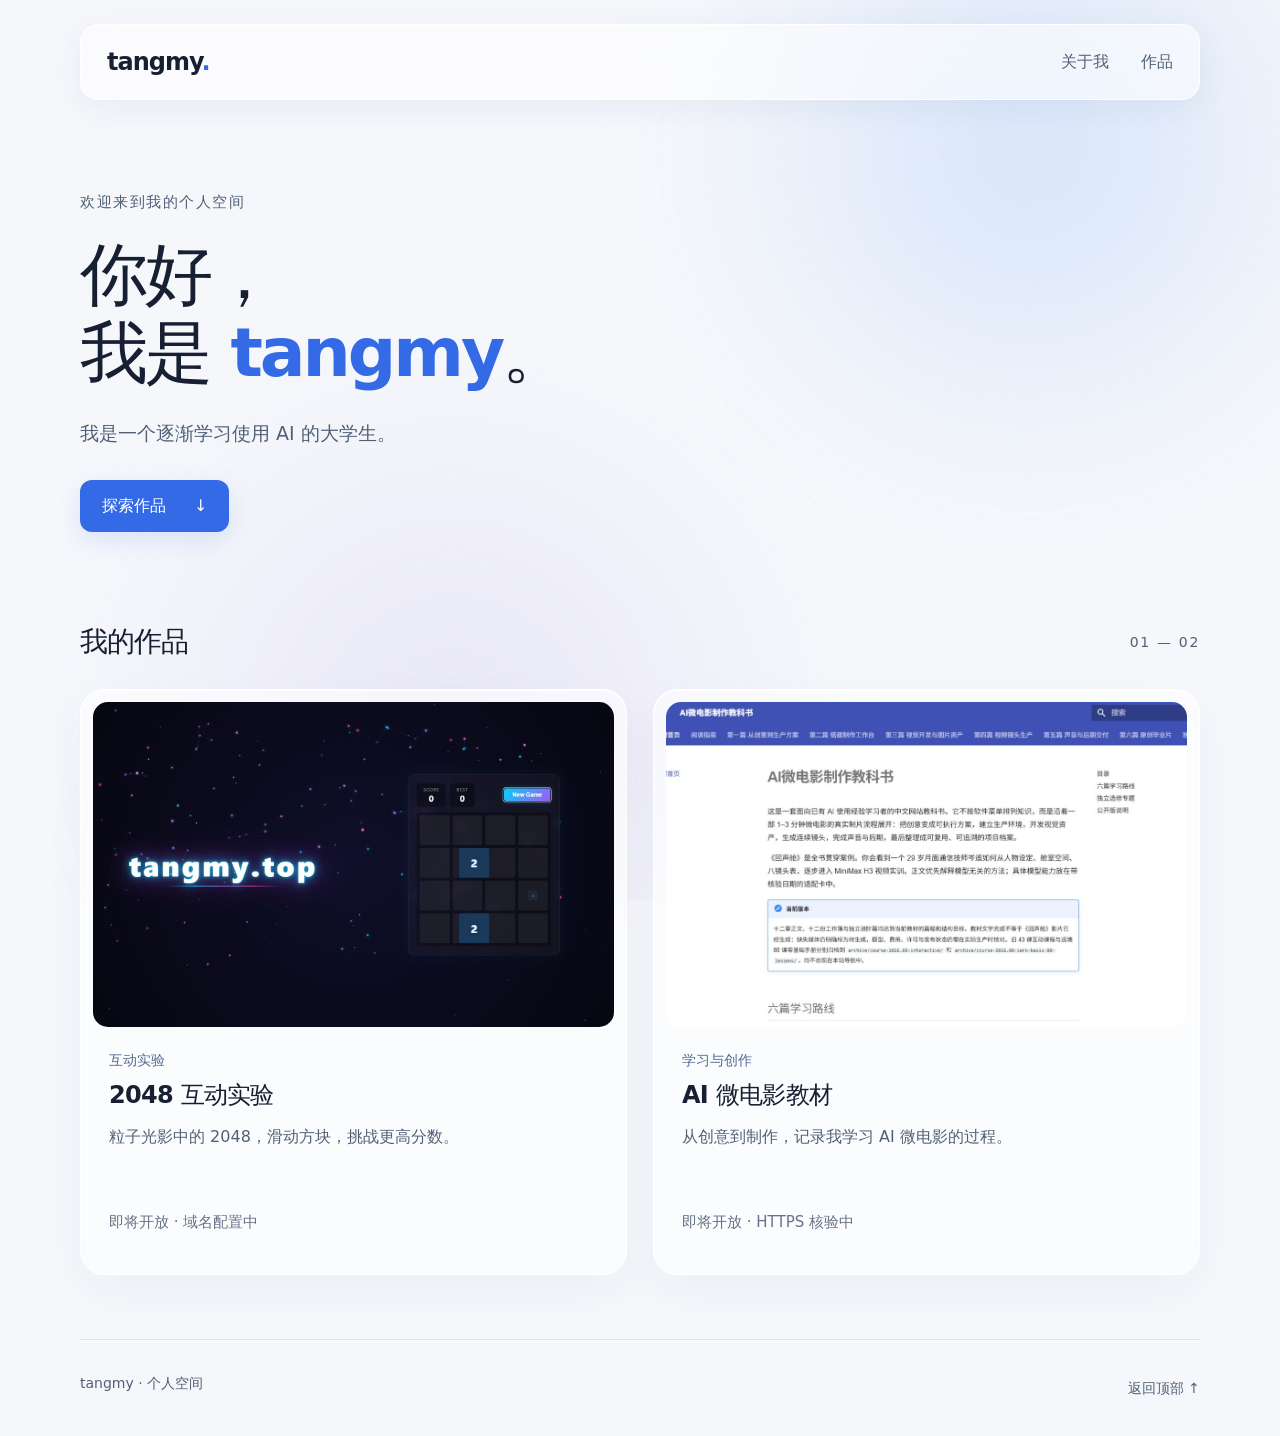
==== index.html @ 9a8da282 "Build glass personal homepage preview pending approval" ====
<!doctype html>
<html lang="zh-CN">
<head>
<meta charset="utf-8"><meta name="viewport" content="width=device-width, initial-scale=1">
<meta name="description" content="我是 tangmy，一个逐渐学习使用 AI 的大学生。这里是我的个人空间与作品入口。">
<meta name="theme-color" content="#F5F7FB"><title>tangmy｜个人空间</title>
<link rel="canonical" href="https://tangmy.top/"><link rel="stylesheet" href="styles.css">
</head>
<body id="top">
<a class="skip-link" href="#about">跳至主要内容</a>
<div class="ambient" aria-hidden="true"><span></span><span></span></div>
<header class="site-header wrap"><nav aria-label="主导航"><a class="wordmark" href="#top">tangmy<span aria-hidden="true">.</span></a><div class="nav-links"><a href="#about">关于我</a><a href="#works">作品</a></div></nav></header>
<main class="wrap">
<section class="intro" id="about" aria-labelledby="intro-title">
<p class="eyebrow">欢迎来到我的个人空间</p><h1 id="intro-title">你好，<br>我是 <span>tangmy</span>。</h1>
<p class="intro-copy">我是一个逐渐学习使用 AI 的大学生。</p><a class="primary-button" href="#works">探索作品 <span aria-hidden="true">↓</span></a>
</section>
<section class="works" id="works" aria-labelledby="works-title">
<div class="section-heading"><h2 id="works-title">我的作品</h2><span aria-hidden="true">01 — 02</span></div>
<!-- 新增作品：复制 article，更新真实截图和已验证的 HTTPS 入口。 -->
<div class="project-grid">
<article class="project-card"><div class="project-preview"><img src="assets/2048-preview.png" width="1440" height="900" alt="原版 2048 页面：深色粒子背景与数字方块游戏" decoding="async"></div><div class="project-copy"><p class="project-type">互动实验</p><h3>2048 互动实验</h3><p class="description">粒子光影中的 2048，滑动方块，挑战更高分数。</p><span class="project-status" aria-disabled="true" data-target="https://2048.tangmy.top/">即将开放 · 域名配置中</span></div></article>
<article class="project-card"><div class="project-preview"><img src="assets/book-preview.png" width="1440" height="900" alt="AI 微电影教材真实页面：章节导航与学习路线" decoding="async"></div><div class="project-copy"><p class="project-type">学习与创作</p><h3>AI 微电影教材</h3><p class="description">从创意到制作，记录我学习 AI 微电影的过程。</p><span class="project-status" aria-disabled="true" data-target="https://book.tangmy.top/">即将开放 · HTTPS 核验中</span></div></article>
</div></section></main>
<footer class="wrap"><span>tangmy · 个人空间</span><a href="#top">返回顶部 <span aria-hidden="true">↑</span></a></footer>
</body></html>
---- styles.css ----
:root{color-scheme:light;--ink:#172033;--body:#526075;--blue:#356ae6;--surface:#f5f7fb;font-family:system-ui,-apple-system,"Segoe UI","PingFang SC","Microsoft YaHei",sans-serif;color:var(--ink);background:var(--surface);font-synthesis:none}
*{box-sizing:border-box}html{scroll-behavior:smooth;scroll-padding-top:110px}body{margin:0;min-width:280px;line-height:1.6}a{color:inherit;text-decoration:none}a:focus-visible{outline:3px solid var(--blue);outline-offset:6px;border-radius:5px}.wrap{width:calc(100% - 80px);max-width:1120px;margin-inline:auto}.skip-link{position:fixed;left:20px;top:-100px;z-index:10;background:white;padding:12px}.skip-link:focus{top:12px}
.ambient{position:fixed;inset:0;overflow:hidden;z-index:-1;pointer-events:none}.ambient span{position:absolute;border-radius:50%;filter:blur(65px);opacity:.72;animation:drift 24s ease-in-out infinite alternate}.ambient span:first-child{width:700px;height:700px;right:-100px;top:-200px;background:radial-gradient(circle,#c9dcfa,transparent 70%)}.ambient span:last-child{width:700px;height:700px;left:8%;top:380px;background:radial-gradient(circle,#e1ddf6,transparent 70%);animation-delay:-10s}
.site-header{padding-top:24px;position:relative;z-index:2}nav{display:flex;align-items:center;justify-content:space-between;padding:16px 26px;border:1px solid #fff;border-radius:18px;background:rgba(255,255,255,.93);box-shadow:0 8px 32px #203d6810}.wordmark{font-size:24px;letter-spacing:-1px;font-weight:750}.wordmark span{color:var(--blue)}.nav-links{display:flex;gap:32px;font-size:16px}.nav-links a{padding:8px 0;color:var(--body)}.nav-links a:hover{color:var(--blue)}
.intro{padding:90px 0 88px;position:relative}.eyebrow{font-size:15px;letter-spacing:.1em;color:var(--body);margin:0 0 22px}h1{font-size:clamp(44px,5.3vw,72px);line-height:1.16;letter-spacing:-.045em;font-weight:720;margin:0 0 25px}h1 span{color:var(--blue)}.intro-copy{font-size:19px;color:var(--body);margin:0 0 32px}.primary-button{display:inline-flex;align-items:center;gap:28px;background:var(--blue);color:white;padding:13px 22px;border-radius:12px;font-size:16px;box-shadow:0 8px 24px #356ae624;transition:background .2s}.primary-button:hover{background:#2854bc}
.section-heading{display:flex;justify-content:space-between;align-items:center;margin-bottom:24px}h2{font-size:28px;letter-spacing:-.04em;margin:0;font-weight:650}.section-heading>span{font-size:14px;color:var(--body);font-variant-numeric:tabular-nums;letter-spacing:.12em}.project-grid{display:grid;grid-template-columns:repeat(2,minmax(0,1fr));gap:26px}.project-card{border:1px solid white;background:rgba(255,255,255,.95);border-radius:24px;padding:12px;box-shadow:0 16px 45px #2139690a,inset 0 1px 0 white;transition:transform .25s,box-shadow .25s;min-width:0}.project-preview{aspect-ratio:16/10;overflow:hidden;border-radius:15px;background:#edf0f6}.project-preview img{display:block;width:100%;height:100%;object-fit:cover}.project-copy{padding:22px 16px 18px}.project-type{font-size:14px;color:#536b93;margin:0 0 7px}h3{font-size:24px;line-height:1.4;letter-spacing:-.03em;font-weight:650;margin:0 0 12px}.description{color:var(--body);font-size:16px;min-height:3.2em;margin:0 0 24px}.project-status,.project-link{font-size:15px;display:inline-flex;align-items:center;min-height:44px}.project-status{color:#687387}.project-link{color:#2854bc;gap:18px;font-weight:600}.project-link small{font-size:12px;color:var(--body);font-weight:400}
footer{display:flex;justify-content:space-between;gap:20px;padding-block:32px;margin-top:64px!important;border-top:1px solid #dce3ef;color:var(--body);font-size:14px}footer a{padding:5px 0}footer a:hover{color:var(--blue)}
@supports ((backdrop-filter:blur(1px)) or (-webkit-backdrop-filter:blur(1px))){nav{background:rgba(255,255,255,.55);backdrop-filter:blur(16px);-webkit-backdrop-filter:blur(16px)}.project-card{background:rgba(255,255,255,.58);backdrop-filter:blur(20px);-webkit-backdrop-filter:blur(20px)}}
@media(hover:hover){.project-card:hover{transform:translateY(-3px);box-shadow:0 20px 50px #21396914}}
@media(max-width:767px){.wrap{width:calc(100% - 40px)}.site-header{padding-top:16px}nav{padding:12px 18px}.nav-links{gap:22px}.intro{padding:66px 0}.intro-copy{font-size:17px}.project-grid{grid-template-columns:1fr;gap:24px}h2{font-size:25px}.project-copy{padding:20px 12px 14px}footer{margin-top:44px!important;flex-wrap:wrap}.ambient span:first-child{right:-380px}.description{min-height:0}}
@keyframes drift{from{transform:translate(0,0)}to{transform:translate(24px,18px)}}
@media(prefers-reduced-motion:reduce){html{scroll-behavior:auto}*,*::before,*::after{animation:none!important;transition:none!important}.project-card:hover{transform:none}}
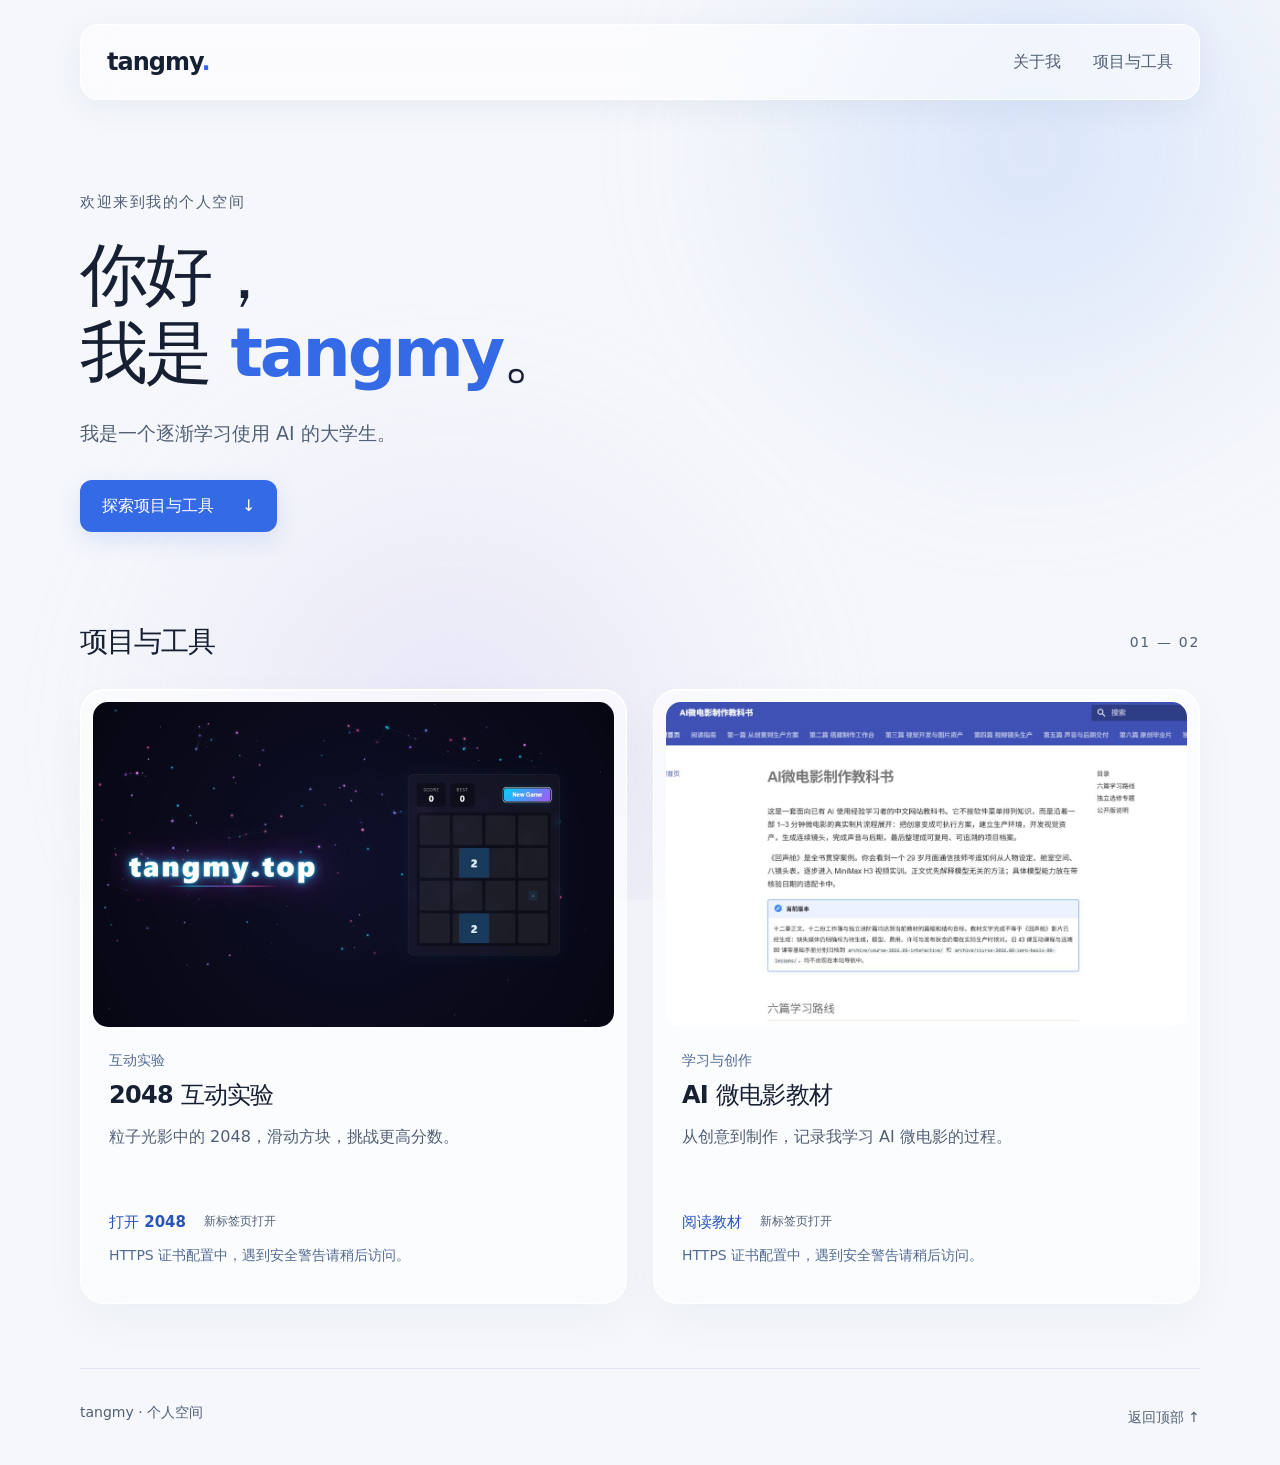
==== commit cd29216c: "Polish public readme and project tools navigation" ====
--- a/index.html
+++ b/index.html
@@ -2,25 +2,25 @@
 <html lang="zh-CN">
 <head>
 <meta charset="utf-8"><meta name="viewport" content="width=device-width, initial-scale=1">
-<meta name="description" content="我是 tangmy，一个逐渐学习使用 AI 的大学生。这里是我的个人空间与作品入口。">
+<meta name="description" content="我是 tangmy，一个逐渐学习使用 AI 的大学生。这里是我的个人空间与项目、工具入口。">
 <meta name="theme-color" content="#F5F7FB"><title>tangmy｜个人空间</title>
 <link rel="canonical" href="https://tangmy.top/"><link rel="stylesheet" href="styles.css">
 </head>
 <body id="top">
 <a class="skip-link" href="#about">跳至主要内容</a>
 <div class="ambient" aria-hidden="true"><span></span><span></span></div>
-<header class="site-header wrap"><nav aria-label="主导航"><a class="wordmark" href="#top">tangmy<span aria-hidden="true">.</span></a><div class="nav-links"><a href="#about">关于我</a><a href="#works">作品</a></div></nav></header>
+<header class="site-header wrap"><nav aria-label="主导航"><a class="wordmark" href="#top">tangmy<span aria-hidden="true">.</span></a><div class="nav-links"><a href="#about">关于我</a><a href="#works">项目与工具</a></div></nav></header>
 <main class="wrap">
 <section class="intro" id="about" aria-labelledby="intro-title">
 <p class="eyebrow">欢迎来到我的个人空间</p><h1 id="intro-title">你好，<br>我是 <span>tangmy</span>。</h1>
-<p class="intro-copy">我是一个逐渐学习使用 AI 的大学生。</p><a class="primary-button" href="#works">探索作品 <span aria-hidden="true">↓</span></a>
+<p class="intro-copy">我是一个逐渐学习使用 AI 的大学生。</p><a class="primary-button" href="#works">探索项目与工具 <span aria-hidden="true">↓</span></a>
 </section>
 <section class="works" id="works" aria-labelledby="works-title">
-<div class="section-heading"><h2 id="works-title">我的作品</h2><span aria-hidden="true">01 — 02</span></div>
+<div class="section-heading"><h2 id="works-title">项目与工具</h2><span aria-hidden="true">01 — 02</span></div>
 <!-- 新增作品：复制 article，更新真实截图和已验证的 HTTPS 入口。 -->
 <div class="project-grid">
-<article class="project-card"><div class="project-preview"><img src="assets/2048-preview.png" width="1440" height="900" alt="原版 2048 页面：深色粒子背景与数字方块游戏" decoding="async"></div><div class="project-copy"><p class="project-type">互动实验</p><h3>2048 互动实验</h3><p class="description">粒子光影中的 2048，滑动方块，挑战更高分数。</p><span class="project-status" aria-disabled="true" data-target="https://2048.tangmy.top/">即将开放 · 域名配置中</span></div></article>
-<article class="project-card"><div class="project-preview"><img src="assets/book-preview.png" width="1440" height="900" alt="AI 微电影教材真实页面：章节导航与学习路线" decoding="async"></div><div class="project-copy"><p class="project-type">学习与创作</p><h3>AI 微电影教材</h3><p class="description">从创意到制作，记录我学习 AI 微电影的过程。</p><span class="project-status" aria-disabled="true" data-target="https://book.tangmy.top/">即将开放 · HTTPS 核验中</span></div></article>
+<article class="project-card"><div class="project-preview"><img src="assets/2048-preview.png" width="1440" height="900" alt="原版 2048 页面：深色粒子背景与数字方块游戏" decoding="async"></div><div class="project-copy"><p class="project-type">互动实验</p><h3>2048 互动实验</h3><p class="description">粒子光影中的 2048，滑动方块，挑战更高分数。</p><a class="project-link" href="https://2048.tangmy.top/" target="_blank" rel="noopener noreferrer">打开 2048 <small>新标签页打开</small></a><p class="project-type">HTTPS 证书配置中，遇到安全警告请稍后访问。</p></div></article>
+<article class="project-card"><div class="project-preview"><img src="assets/book-preview.png" width="1440" height="900" alt="AI 微电影教材真实页面：章节导航与学习路线" decoding="async"></div><div class="project-copy"><p class="project-type">学习与创作</p><h3>AI 微电影教材</h3><p class="description">从创意到制作，记录我学习 AI 微电影的过程。</p><a class="project-link" href="https://book.tangmy.top/" target="_blank" rel="noopener noreferrer">阅读教材 <small>新标签页打开</small></a><p class="project-type">HTTPS 证书配置中，遇到安全警告请稍后访问。</p></div></article>
 </div></section></main>
 <footer class="wrap"><span>tangmy · 个人空间</span><a href="#top">返回顶部 <span aria-hidden="true">↑</span></a></footer>
 </body></html>
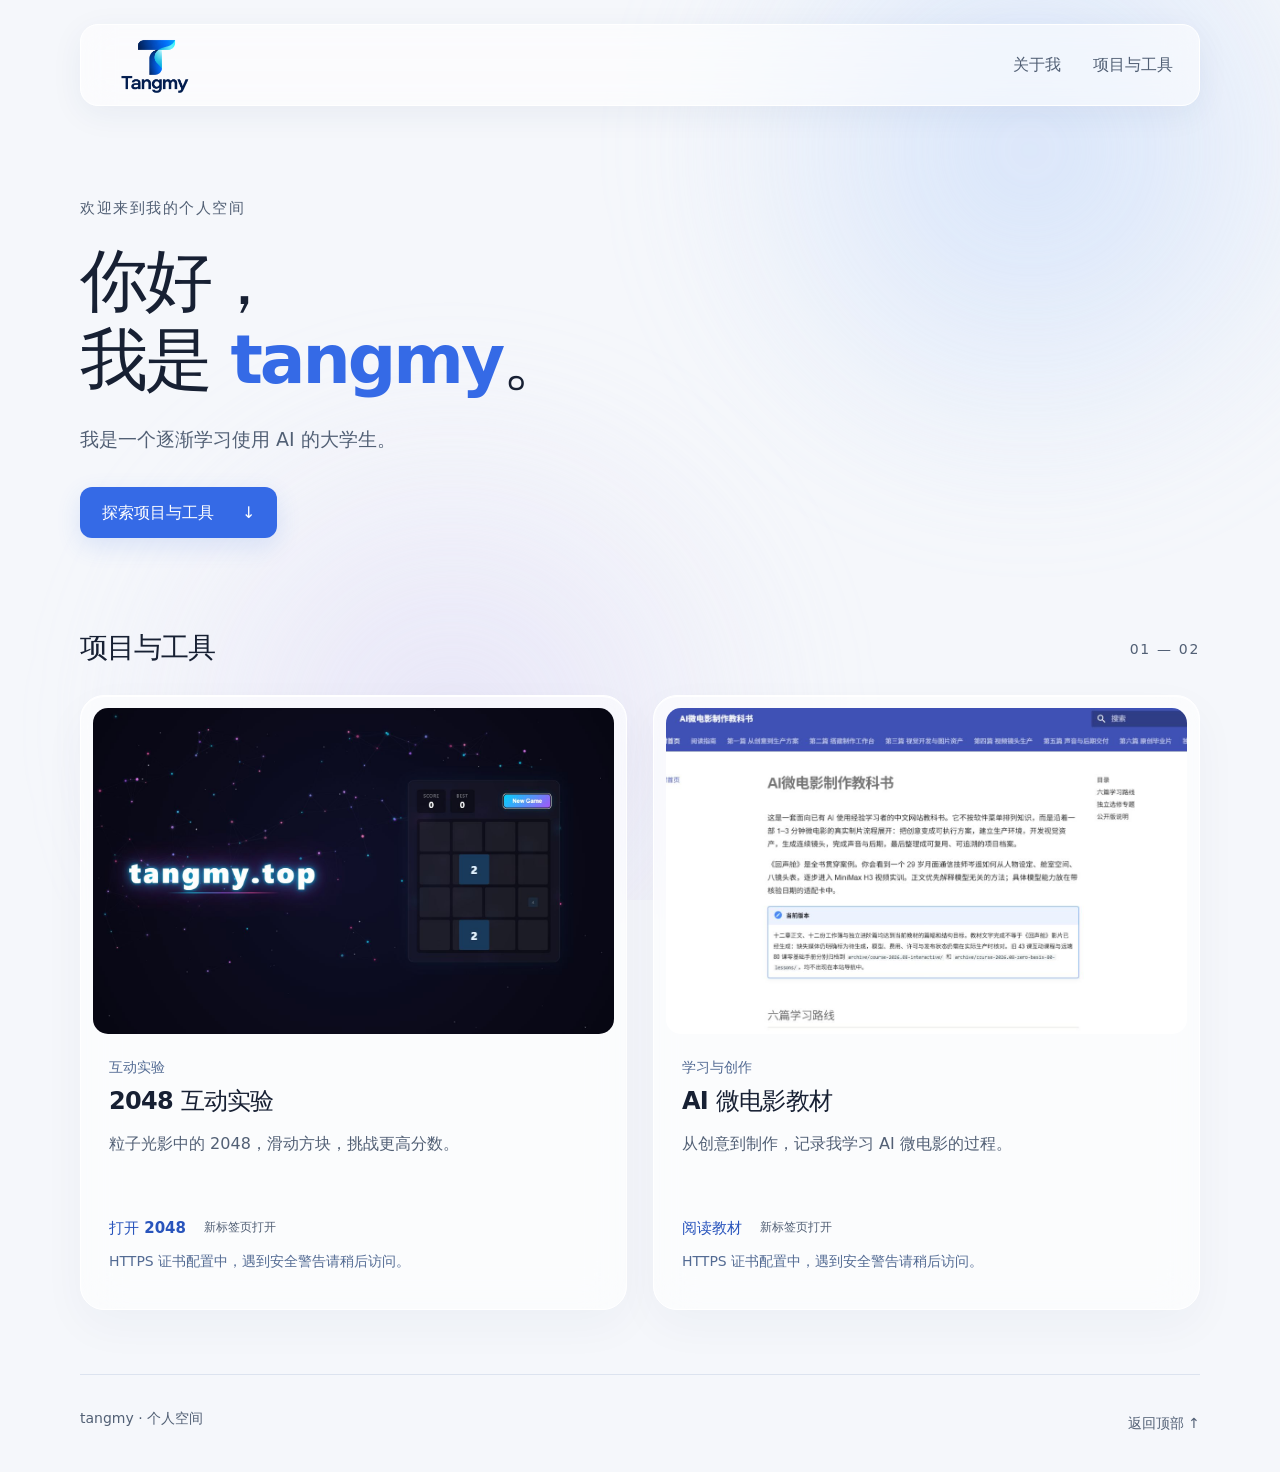
==== commit c2466aa4: "Use transparent Tangmy logo in homepage navigation" ====
--- a/index.html
+++ b/index.html
@@ -9,7 +9,7 @@
 <body id="top">
 <a class="skip-link" href="#about">跳至主要内容</a>
 <div class="ambient" aria-hidden="true"><span></span><span></span></div>
-<header class="site-header wrap"><nav aria-label="主导航"><a class="wordmark" href="#top">tangmy<span aria-hidden="true">.</span></a><div class="nav-links"><a href="#about">关于我</a><a href="#works">项目与工具</a></div></nav></header>
+<header class="site-header wrap"><nav aria-label="主导航"><a class="wordmark" href="#top" aria-label="tangmy，返回顶部"><img src="assets/tangmy-logo.png" width="1448" height="1086" alt="tangmy" decoding="async"></a><div class="nav-links"><a href="#about">关于我</a><a href="#works">项目与工具</a></div></nav></header>
 <main class="wrap">
 <section class="intro" id="about" aria-labelledby="intro-title">
 <p class="eyebrow">欢迎来到我的个人空间</p><h1 id="intro-title">你好，<br>我是 <span>tangmy</span>。</h1>
--- a/styles.css
+++ b/styles.css
@@ -2,6 +2,7 @@
 *{box-sizing:border-box}html{scroll-behavior:smooth;scroll-padding-top:110px}body{margin:0;min-width:280px;line-height:1.6}a{color:inherit;text-decoration:none}a:focus-visible{outline:3px solid var(--blue);outline-offset:6px;border-radius:5px}.wrap{width:calc(100% - 80px);max-width:1120px;margin-inline:auto}.skip-link{position:fixed;left:20px;top:-100px;z-index:10;background:white;padding:12px}.skip-link:focus{top:12px}
 .ambient{position:fixed;inset:0;overflow:hidden;z-index:-1;pointer-events:none}.ambient span{position:absolute;border-radius:50%;filter:blur(65px);opacity:.72;animation:drift 24s ease-in-out infinite alternate}.ambient span:first-child{width:700px;height:700px;right:-100px;top:-200px;background:radial-gradient(circle,#c9dcfa,transparent 70%)}.ambient span:last-child{width:700px;height:700px;left:8%;top:380px;background:radial-gradient(circle,#e1ddf6,transparent 70%);animation-delay:-10s}
 .site-header{padding-top:24px;position:relative;z-index:2}nav{display:flex;align-items:center;justify-content:space-between;padding:16px 26px;border:1px solid #fff;border-radius:18px;background:rgba(255,255,255,.93);box-shadow:0 8px 32px #203d6810}.wordmark{font-size:24px;letter-spacing:-1px;font-weight:750}.wordmark span{color:var(--blue)}.nav-links{display:flex;gap:32px;font-size:16px}.nav-links a{padding:8px 0;color:var(--body)}.nav-links a:hover{color:var(--blue)}
+.wordmark{display:flex;align-items:center;flex-shrink:0}.wordmark img{display:block;width:96px;height:72px;object-fit:contain;margin-block:-12px}
 .intro{padding:90px 0 88px;position:relative}.eyebrow{font-size:15px;letter-spacing:.1em;color:var(--body);margin:0 0 22px}h1{font-size:clamp(44px,5.3vw,72px);line-height:1.16;letter-spacing:-.045em;font-weight:720;margin:0 0 25px}h1 span{color:var(--blue)}.intro-copy{font-size:19px;color:var(--body);margin:0 0 32px}.primary-button{display:inline-flex;align-items:center;gap:28px;background:var(--blue);color:white;padding:13px 22px;border-radius:12px;font-size:16px;box-shadow:0 8px 24px #356ae624;transition:background .2s}.primary-button:hover{background:#2854bc}
 .section-heading{display:flex;justify-content:space-between;align-items:center;margin-bottom:24px}h2{font-size:28px;letter-spacing:-.04em;margin:0;font-weight:650}.section-heading>span{font-size:14px;color:var(--body);font-variant-numeric:tabular-nums;letter-spacing:.12em}.project-grid{display:grid;grid-template-columns:repeat(2,minmax(0,1fr));gap:26px}.project-card{border:1px solid white;background:rgba(255,255,255,.95);border-radius:24px;padding:12px;box-shadow:0 16px 45px #2139690a,inset 0 1px 0 white;transition:transform .25s,box-shadow .25s;min-width:0}.project-preview{aspect-ratio:16/10;overflow:hidden;border-radius:15px;background:#edf0f6}.project-preview img{display:block;width:100%;height:100%;object-fit:cover}.project-copy{padding:22px 16px 18px}.project-type{font-size:14px;color:#536b93;margin:0 0 7px}h3{font-size:24px;line-height:1.4;letter-spacing:-.03em;font-weight:650;margin:0 0 12px}.description{color:var(--body);font-size:16px;min-height:3.2em;margin:0 0 24px}.project-status,.project-link{font-size:15px;display:inline-flex;align-items:center;min-height:44px}.project-status{color:#687387}.project-link{color:#2854bc;gap:18px;font-weight:600}.project-link small{font-size:12px;color:var(--body);font-weight:400}
 footer{display:flex;justify-content:space-between;gap:20px;padding-block:32px;margin-top:64px!important;border-top:1px solid #dce3ef;color:var(--body);font-size:14px}footer a{padding:5px 0}footer a:hover{color:var(--blue)}
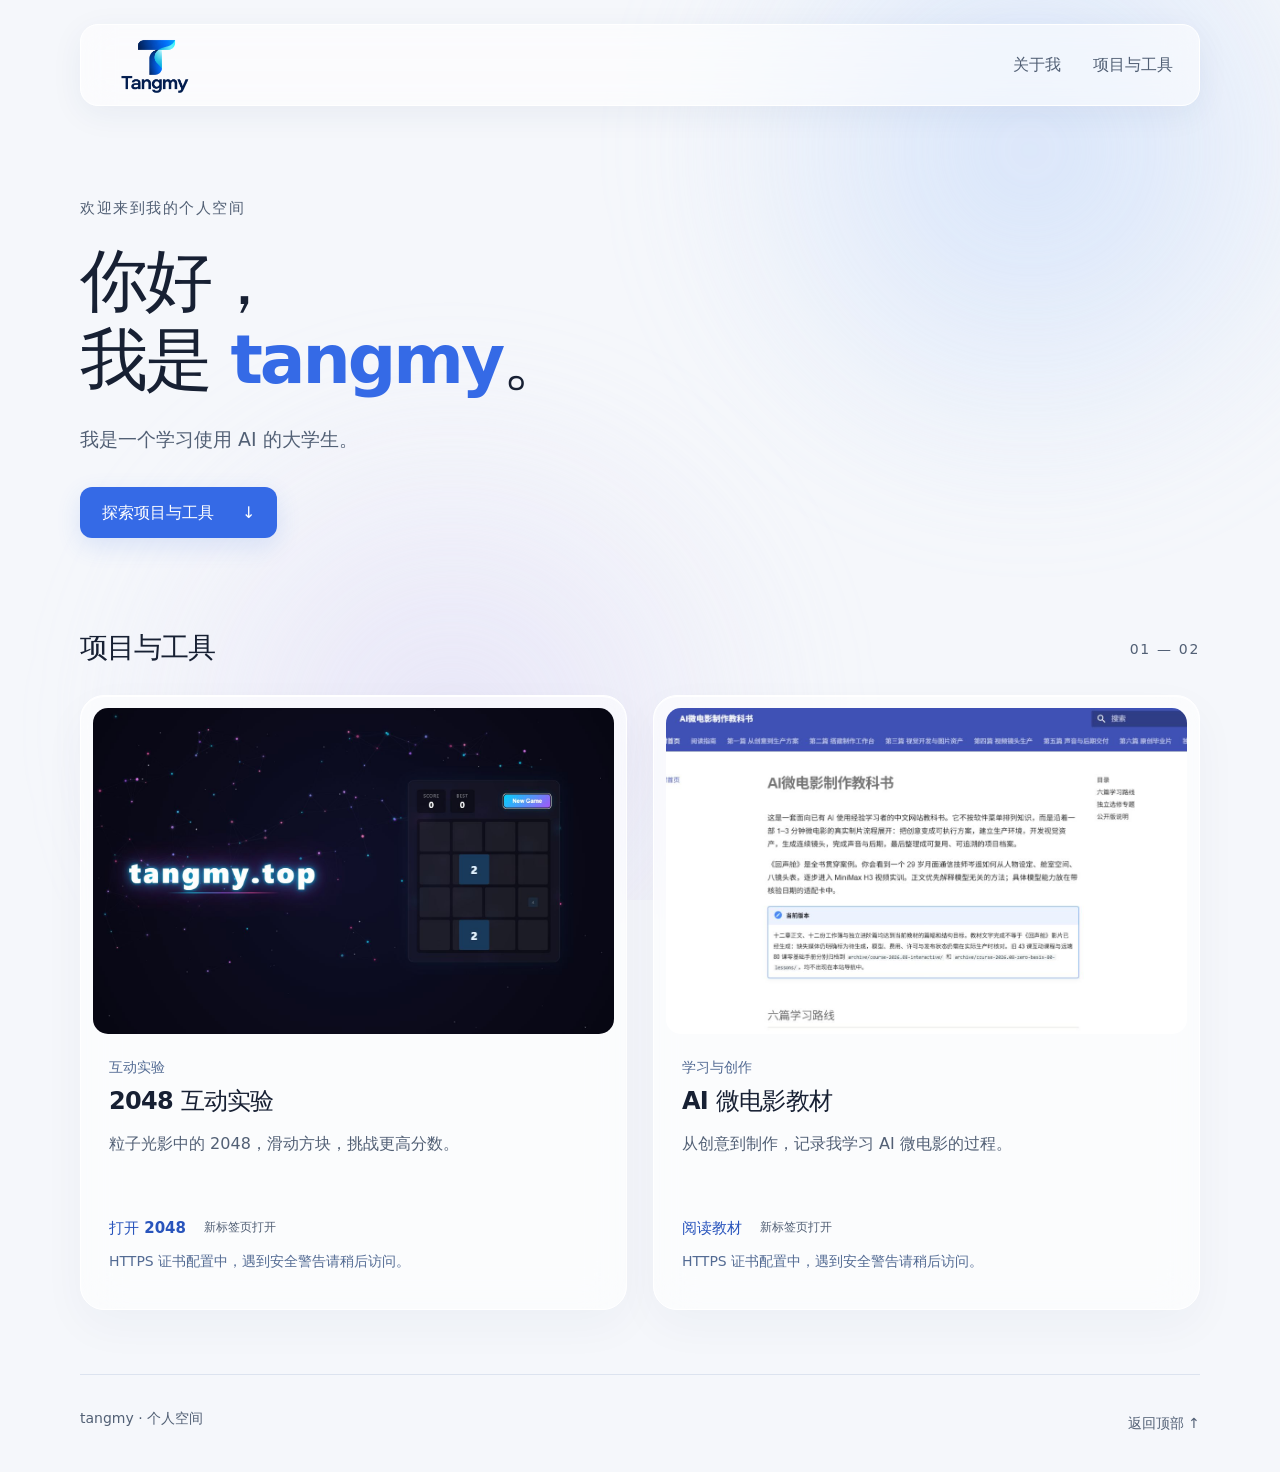
==== commit eeb32968: "Update index.html" ====
--- a/index.html
+++ b/index.html
@@ -2,7 +2,7 @@
 <html lang="zh-CN">
 <head>
 <meta charset="utf-8"><meta name="viewport" content="width=device-width, initial-scale=1">
-<meta name="description" content="我是 tangmy，一个逐渐学习使用 AI 的大学生。这里是我的个人空间与项目、工具入口。">
+<meta name="description" content="我是 Tangmy，一个学习使用 AI 的大学生。这里是我的个人空间与个人的项目、工具入口。">
 <meta name="theme-color" content="#F5F7FB"><title>tangmy｜个人空间</title>
 <link rel="canonical" href="https://tangmy.top/"><link rel="stylesheet" href="styles.css">
 </head>
@@ -13,14 +13,14 @@
 <main class="wrap">
 <section class="intro" id="about" aria-labelledby="intro-title">
 <p class="eyebrow">欢迎来到我的个人空间</p><h1 id="intro-title">你好，<br>我是 <span>tangmy</span>。</h1>
-<p class="intro-copy">我是一个逐渐学习使用 AI 的大学生。</p><a class="primary-button" href="#works">探索项目与工具 <span aria-hidden="true">↓</span></a>
+<p class="intro-copy">我是一个学习使用 AI 的大学生。</p><a class="primary-button" href="#works">探索项目与工具 <span aria-hidden="true">↓</span></a>
 </section>
 <section class="works" id="works" aria-labelledby="works-title">
 <div class="section-heading"><h2 id="works-title">项目与工具</h2><span aria-hidden="true">01 — 02</span></div>
 <!-- 新增作品：复制 article，更新真实截图和已验证的 HTTPS 入口。 -->
 <div class="project-grid">
-<article class="project-card"><div class="project-preview"><img src="assets/2048-preview.png" width="1440" height="900" alt="原版 2048 页面：深色粒子背景与数字方块游戏" decoding="async"></div><div class="project-copy"><p class="project-type">互动实验</p><h3>2048 互动实验</h3><p class="description">粒子光影中的 2048，滑动方块，挑战更高分数。</p><a class="project-link" href="https://2048.tangmy.top/" target="_blank" rel="noopener noreferrer">打开 2048 <small>新标签页打开</small></a><p class="project-type">HTTPS 证书配置中，遇到安全警告请稍后访问。</p></div></article>
-<article class="project-card"><div class="project-preview"><img src="assets/book-preview.png" width="1440" height="900" alt="AI 微电影教材真实页面：章节导航与学习路线" decoding="async"></div><div class="project-copy"><p class="project-type">学习与创作</p><h3>AI 微电影教材</h3><p class="description">从创意到制作，记录我学习 AI 微电影的过程。</p><a class="project-link" href="https://book.tangmy.top/" target="_blank" rel="noopener noreferrer">阅读教材 <small>新标签页打开</small></a><p class="project-type">HTTPS 证书配置中，遇到安全警告请稍后访问。</p></div></article>
+<article class="project-card"><div class="project-preview"><img src="assets/2048-preview.png" width="1440" height="900" alt="原版 2048 页面：深色粒子背景与2048游戏" decoding="async"></div><div class="project-copy"><p class="project-type">互动实验</p><h3>2048 互动实验</h3><p class="description">粒子光影中的 2048，滑动方块，挑战更高分数。</p><a class="project-link" href="https://2048.tangmy.top/" target="_blank" rel="noopener noreferrer">打开 2048 <small>新标签页打开</small></a><p class="project-type">HTTPS 证书配置中，遇到安全警告请稍后访问。</p></div></article>
+<article class="project-card"><div class="project-preview"><img src="assets/book-preview.png" width="1440" height="900" alt="AI 微电影教材：章节导航与学习路线" decoding="async"></div><div class="project-copy"><p class="project-type">学习与创作</p><h3>AI 微电影教材</h3><p class="description">从创意到制作，记录我学习 AI 微电影的过程。</p><a class="project-link" href="https://book.tangmy.top/" target="_blank" rel="noopener noreferrer">阅读教材 <small>新标签页打开</small></a><p class="project-type">HTTPS 证书配置中，遇到安全警告请稍后访问。</p></div></article>
 </div></section></main>
 <footer class="wrap"><span>tangmy · 个人空间</span><a href="#top">返回顶部 <span aria-hidden="true">↑</span></a></footer>
 </body></html>
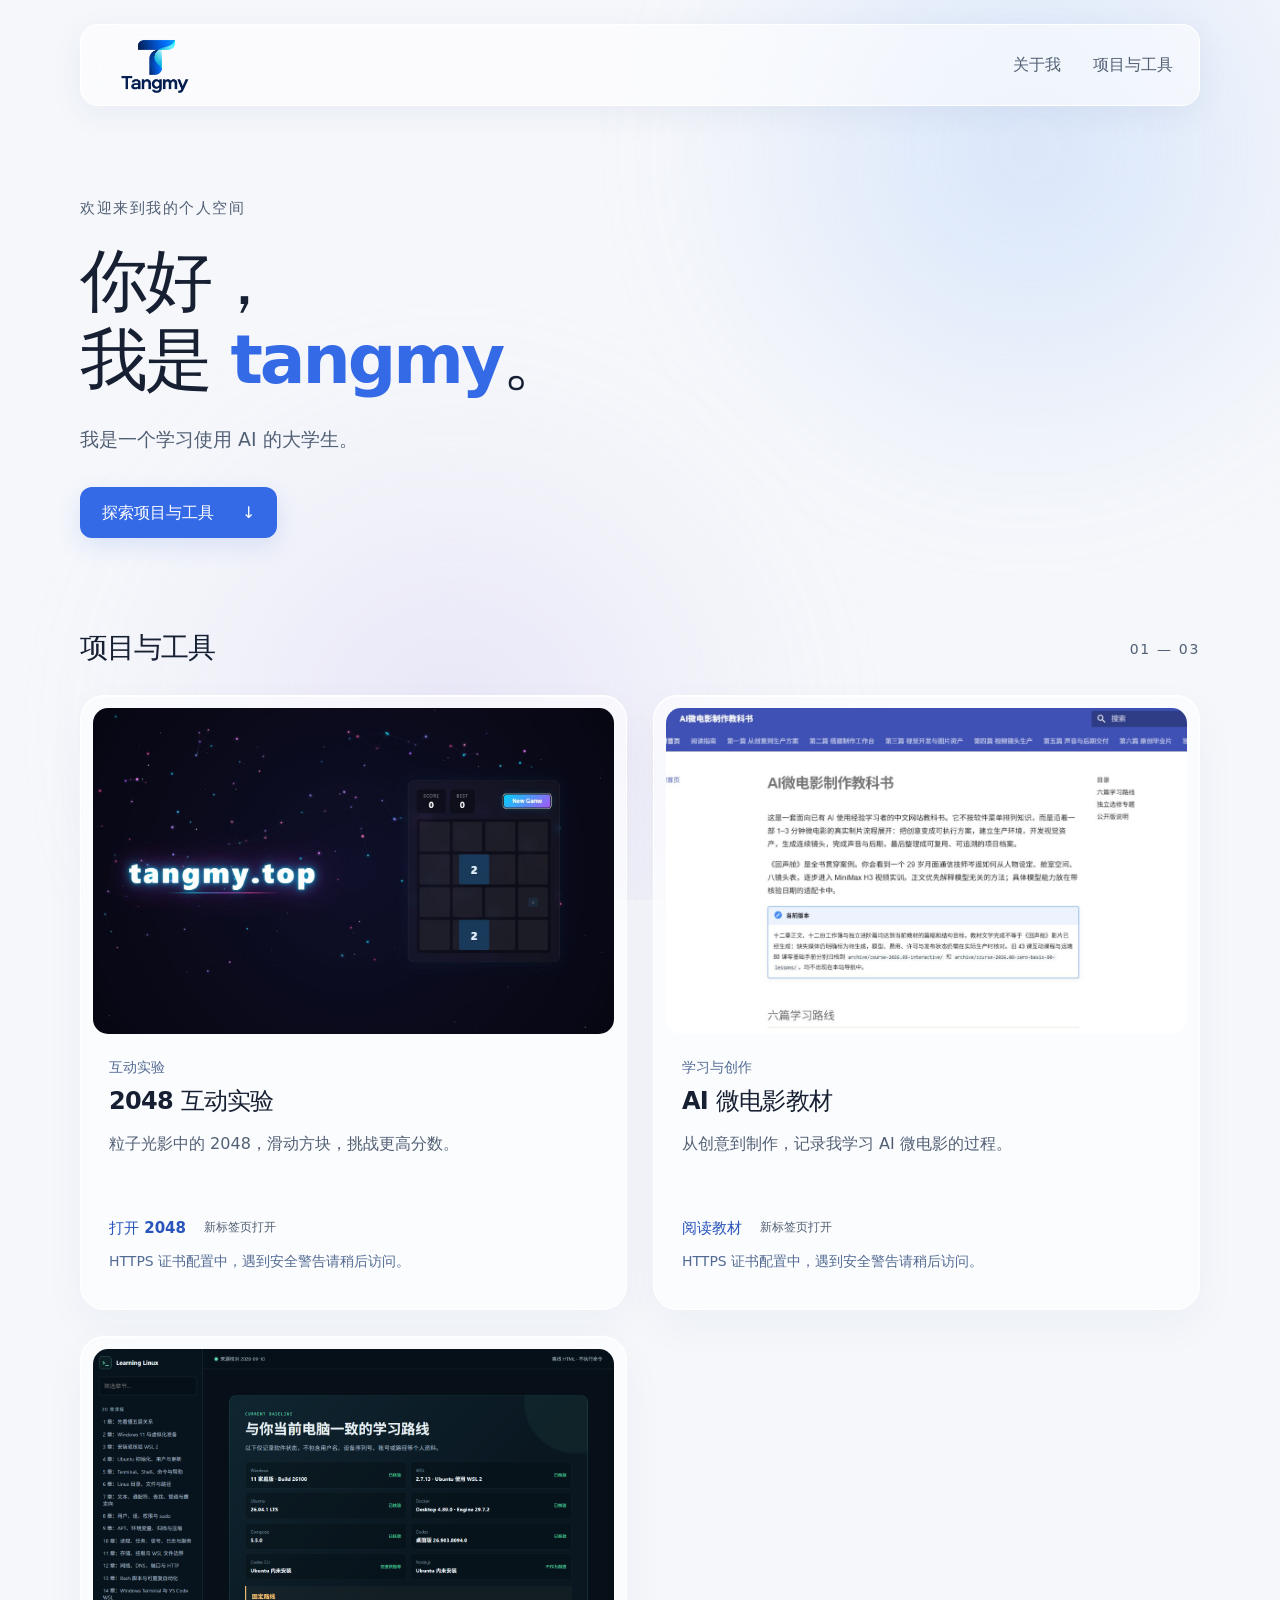
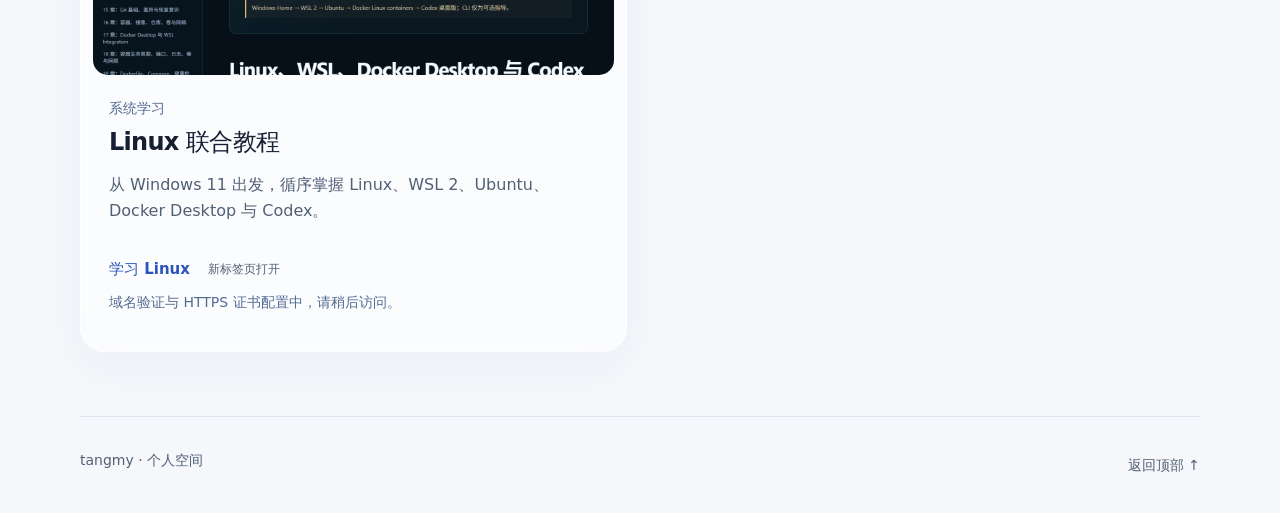
==== commit b657d67a: "feat: add Linux learning guide" ====
--- a/index.html
+++ b/index.html
@@ -16,11 +16,12 @@
 <p class="intro-copy">我是一个学习使用 AI 的大学生。</p><a class="primary-button" href="#works">探索项目与工具 <span aria-hidden="true">↓</span></a>
 </section>
 <section class="works" id="works" aria-labelledby="works-title">
-<div class="section-heading"><h2 id="works-title">项目与工具</h2><span aria-hidden="true">01 — 02</span></div>
+<div class="section-heading"><h2 id="works-title">项目与工具</h2><span aria-hidden="true">01 — 03</span></div>
 <!-- 新增作品：复制 article，更新真实截图和已验证的 HTTPS 入口。 -->
 <div class="project-grid">
 <article class="project-card"><div class="project-preview"><img src="assets/2048-preview.png" width="1440" height="900" alt="原版 2048 页面：深色粒子背景与2048游戏" decoding="async"></div><div class="project-copy"><p class="project-type">互动实验</p><h3>2048 互动实验</h3><p class="description">粒子光影中的 2048，滑动方块，挑战更高分数。</p><a class="project-link" href="https://2048.tangmy.top/" target="_blank" rel="noopener noreferrer">打开 2048 <small>新标签页打开</small></a><p class="project-type">HTTPS 证书配置中，遇到安全警告请稍后访问。</p></div></article>
 <article class="project-card"><div class="project-preview"><img src="assets/book-preview.png" width="1440" height="900" alt="AI 微电影教材：章节导航与学习路线" decoding="async"></div><div class="project-copy"><p class="project-type">学习与创作</p><h3>AI 微电影教材</h3><p class="description">从创意到制作，记录我学习 AI 微电影的过程。</p><a class="project-link" href="https://book.tangmy.top/" target="_blank" rel="noopener noreferrer">阅读教材 <small>新标签页打开</small></a><p class="project-type">HTTPS 证书配置中，遇到安全警告请稍后访问。</p></div></article>
+<article class="project-card"><div class="project-preview"><img src="assets/linux-learning-preview.png" width="1440" height="900" alt="Linux 联合教程：章节导航与当前环境学习路线" decoding="async"></div><div class="project-copy"><p class="project-type">系统学习</p><h3>Linux 联合教程</h3><p class="description">从 Windows 11 出发，循序掌握 Linux、WSL 2、Ubuntu、Docker Desktop 与 Codex。</p><a class="project-link" href="https://linux.tangmy.top/" target="_blank" rel="noopener noreferrer">学习 Linux <small>新标签页打开</small></a><p class="project-type">域名验证与 HTTPS 证书配置中，请稍后访问。</p></div></article>
 </div></section></main>
 <footer class="wrap"><span>tangmy · 个人空间</span><a href="#top">返回顶部 <span aria-hidden="true">↑</span></a></footer>
 </body></html>
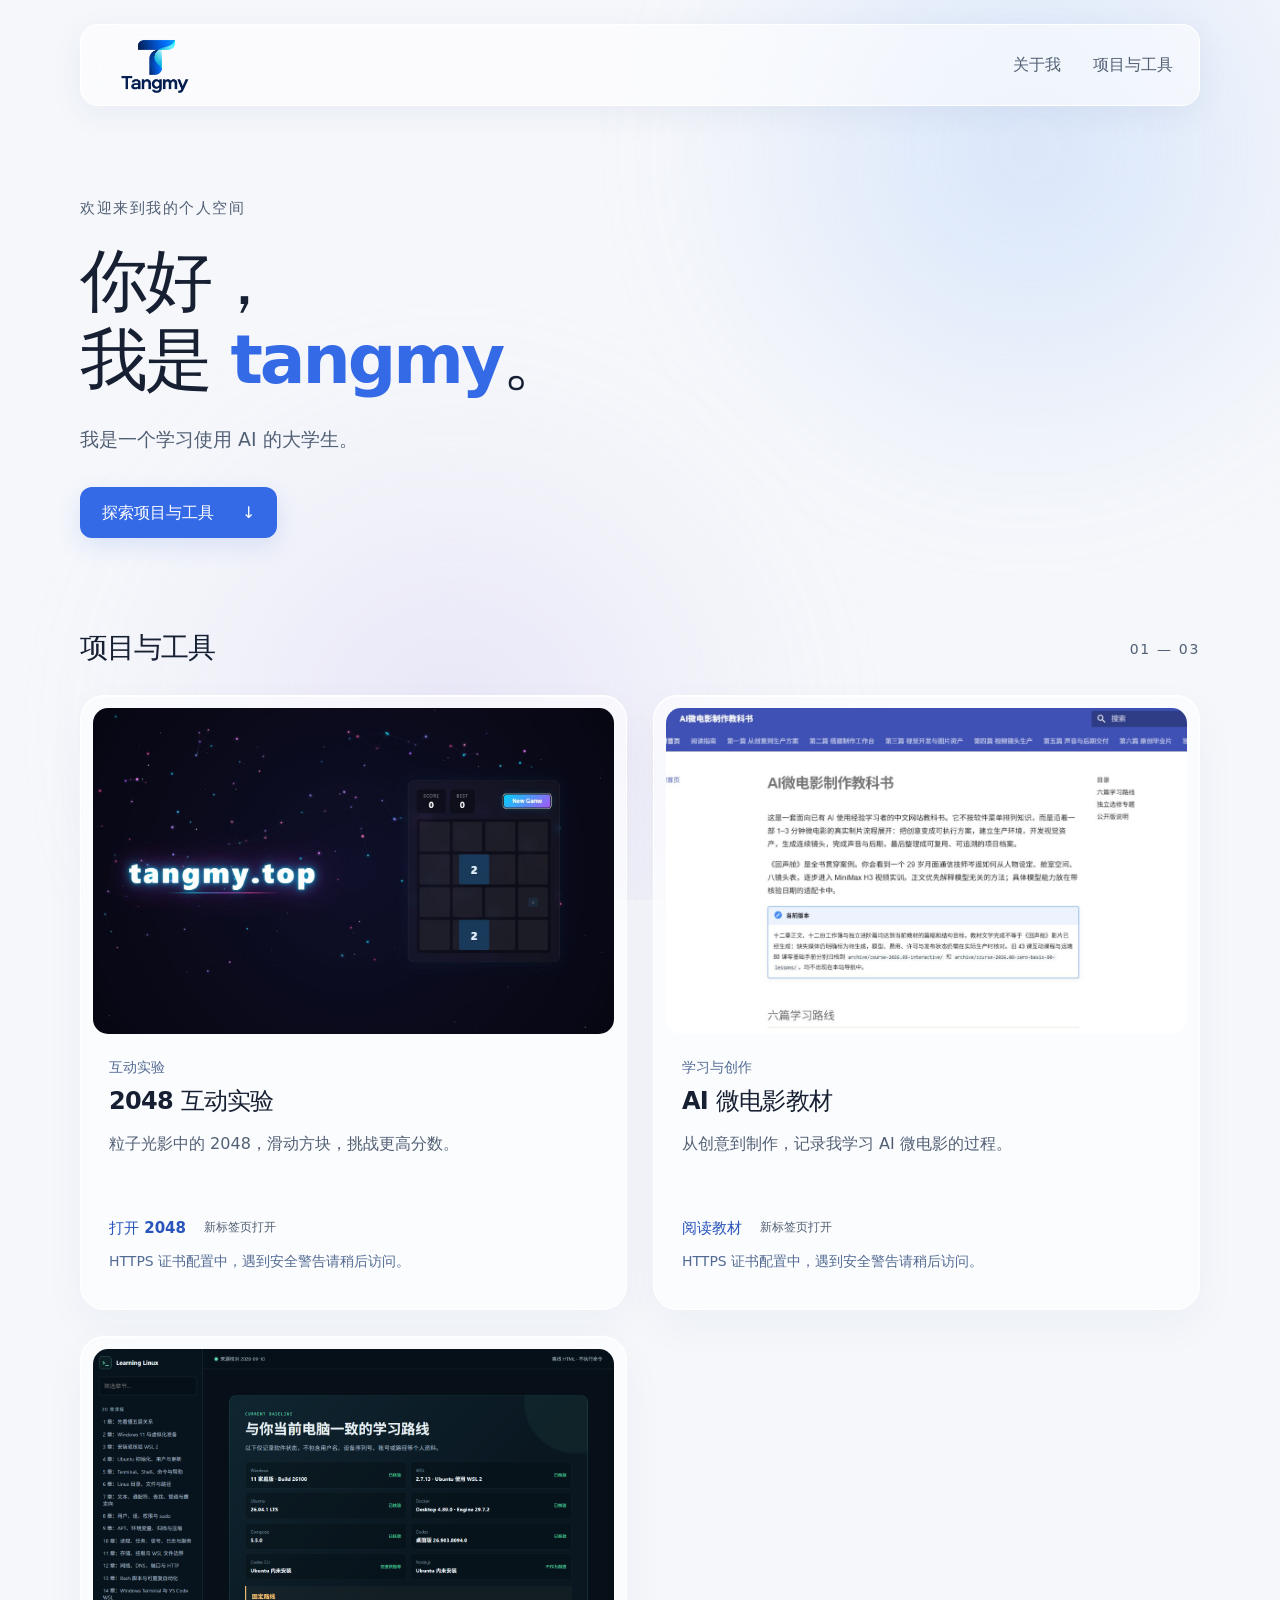
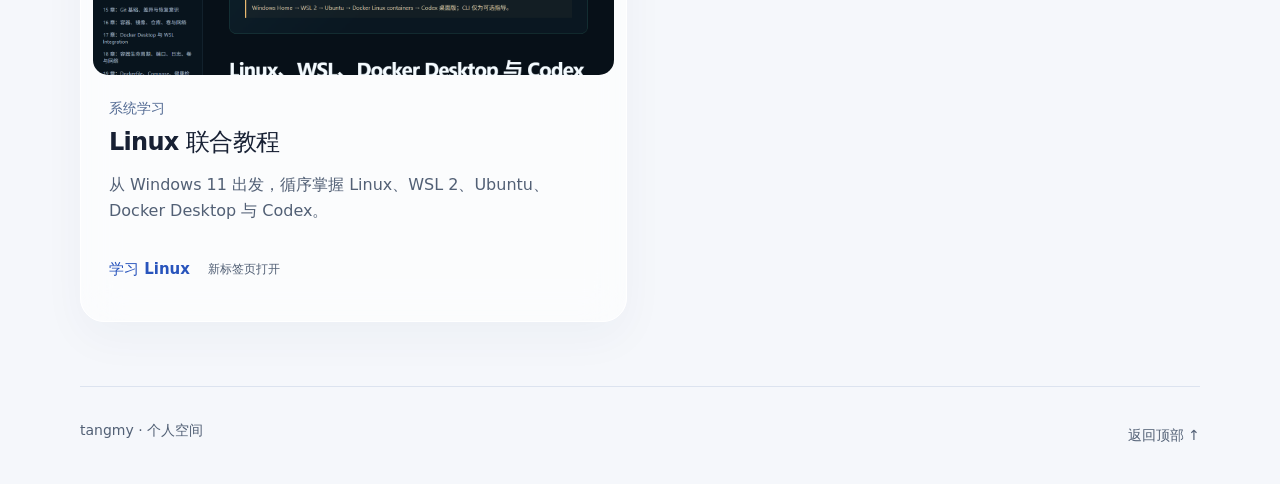
==== commit 18e0e430: "fix: mark linux guide as available" ====
--- a/index.html
+++ b/index.html
@@ -21,7 +21,7 @@
 <div class="project-grid">
 <article class="project-card"><div class="project-preview"><img src="assets/2048-preview.png" width="1440" height="900" alt="原版 2048 页面：深色粒子背景与2048游戏" decoding="async"></div><div class="project-copy"><p class="project-type">互动实验</p><h3>2048 互动实验</h3><p class="description">粒子光影中的 2048，滑动方块，挑战更高分数。</p><a class="project-link" href="https://2048.tangmy.top/" target="_blank" rel="noopener noreferrer">打开 2048 <small>新标签页打开</small></a><p class="project-type">HTTPS 证书配置中，遇到安全警告请稍后访问。</p></div></article>
 <article class="project-card"><div class="project-preview"><img src="assets/book-preview.png" width="1440" height="900" alt="AI 微电影教材：章节导航与学习路线" decoding="async"></div><div class="project-copy"><p class="project-type">学习与创作</p><h3>AI 微电影教材</h3><p class="description">从创意到制作，记录我学习 AI 微电影的过程。</p><a class="project-link" href="https://book.tangmy.top/" target="_blank" rel="noopener noreferrer">阅读教材 <small>新标签页打开</small></a><p class="project-type">HTTPS 证书配置中，遇到安全警告请稍后访问。</p></div></article>
-<article class="project-card"><div class="project-preview"><img src="assets/linux-learning-preview.png" width="1440" height="900" alt="Linux 联合教程：章节导航与当前环境学习路线" decoding="async"></div><div class="project-copy"><p class="project-type">系统学习</p><h3>Linux 联合教程</h3><p class="description">从 Windows 11 出发，循序掌握 Linux、WSL 2、Ubuntu、Docker Desktop 与 Codex。</p><a class="project-link" href="https://linux.tangmy.top/" target="_blank" rel="noopener noreferrer">学习 Linux <small>新标签页打开</small></a><p class="project-type">域名验证与 HTTPS 证书配置中，请稍后访问。</p></div></article>
+<article class="project-card"><div class="project-preview"><img src="assets/linux-learning-preview.png" width="1440" height="900" alt="Linux 联合教程：章节导航与当前环境学习路线" decoding="async"></div><div class="project-copy"><p class="project-type">系统学习</p><h3>Linux 联合教程</h3><p class="description">从 Windows 11 出发，循序掌握 Linux、WSL 2、Ubuntu、Docker Desktop 与 Codex。</p><a class="project-link" href="https://linux.tangmy.top/" target="_blank" rel="noopener noreferrer">学习 Linux <small>新标签页打开</small></a></div></article>
 </div></section></main>
 <footer class="wrap"><span>tangmy · 个人空间</span><a href="#top">返回顶部 <span aria-hidden="true">↑</span></a></footer>
 </body></html>
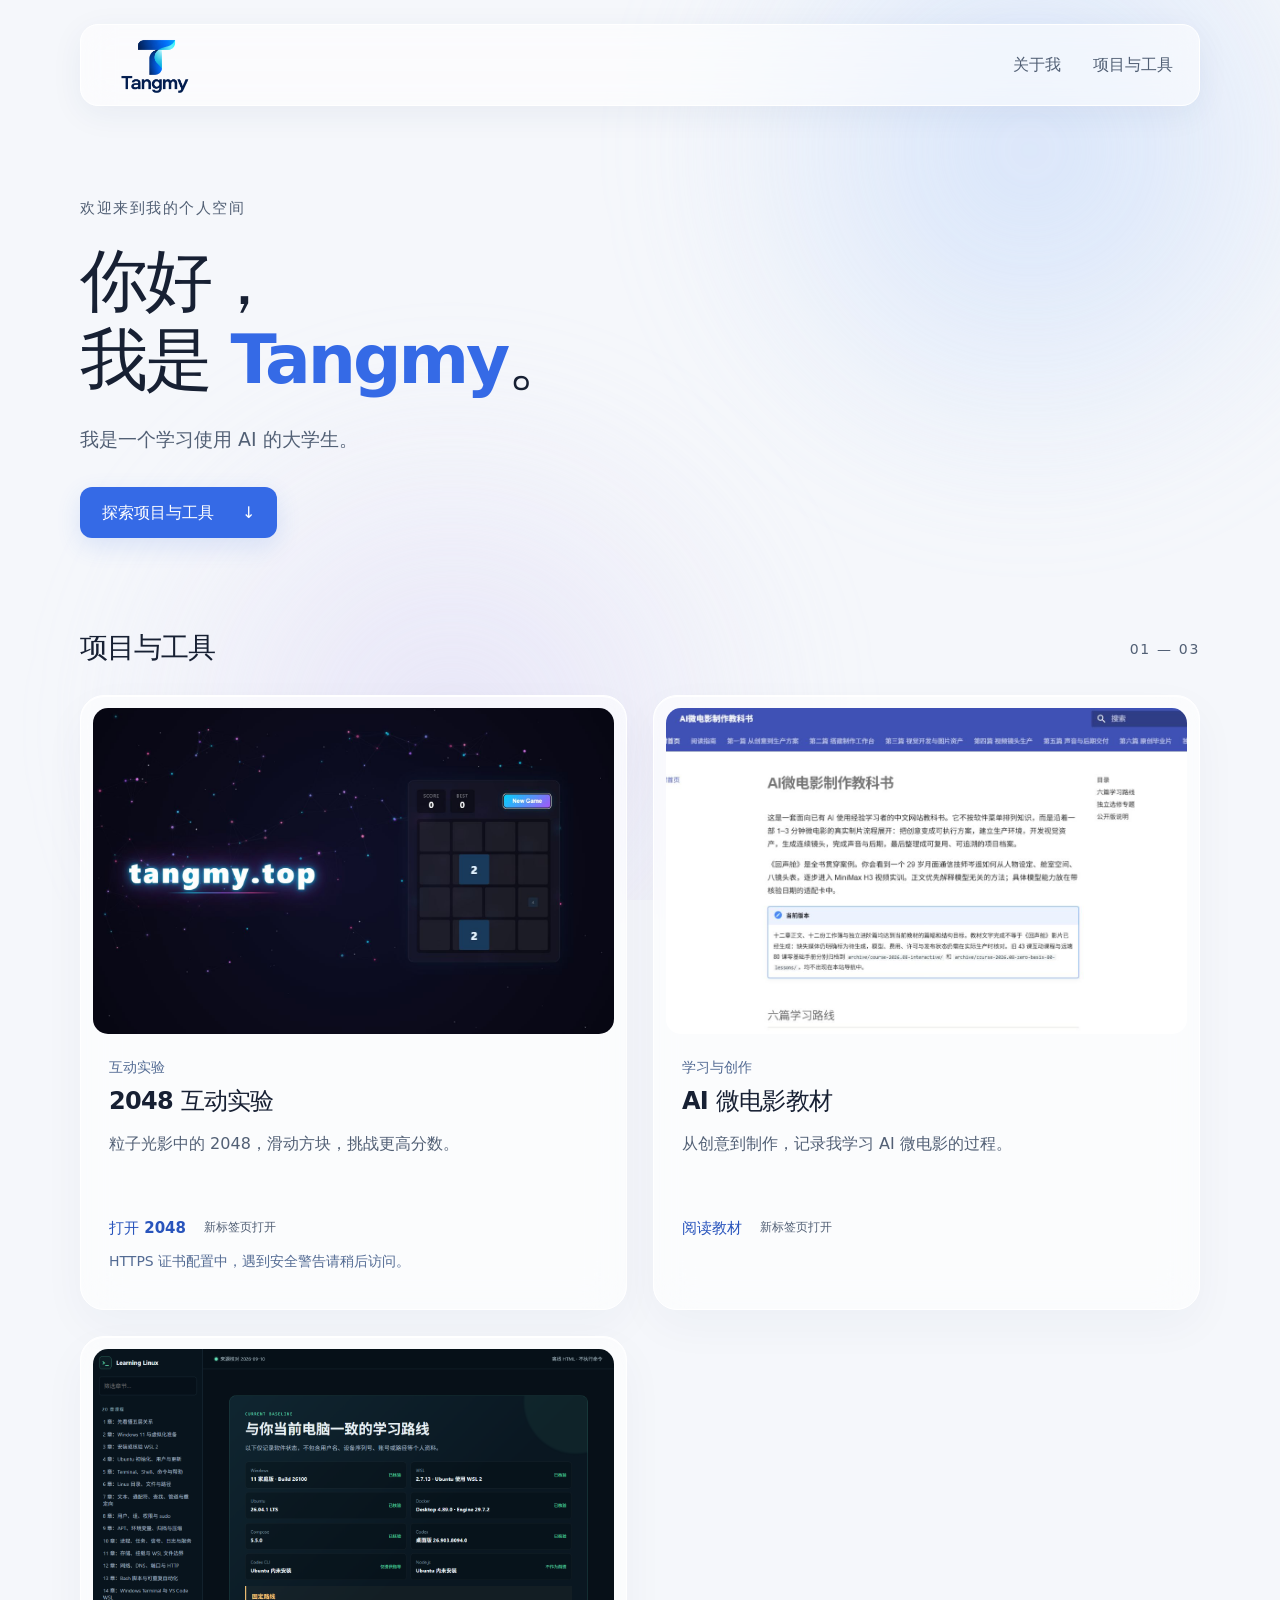
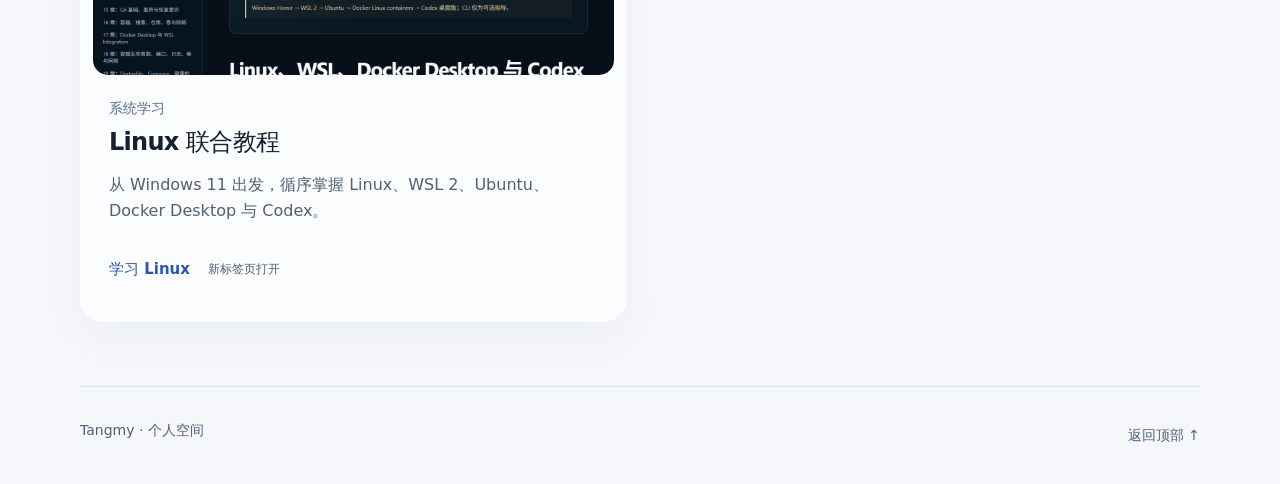
==== commit 9cf8bed5: "fix: update Tangmy identity and clean public repo" ====
--- a/index.html
+++ b/index.html
@@ -3,16 +3,16 @@
 <head>
 <meta charset="utf-8"><meta name="viewport" content="width=device-width, initial-scale=1">
 <meta name="description" content="我是 Tangmy，一个学习使用 AI 的大学生。这里是我的个人空间与个人的项目、工具入口。">
-<meta name="theme-color" content="#F5F7FB"><title>tangmy｜个人空间</title>
+<meta name="theme-color" content="#F5F7FB"><title>Tangmy｜个人空间</title>
 <link rel="canonical" href="https://tangmy.top/"><link rel="stylesheet" href="styles.css">
 </head>
 <body id="top">
 <a class="skip-link" href="#about">跳至主要内容</a>
 <div class="ambient" aria-hidden="true"><span></span><span></span></div>
-<header class="site-header wrap"><nav aria-label="主导航"><a class="wordmark" href="#top" aria-label="tangmy，返回顶部"><img src="assets/tangmy-logo.png" width="1448" height="1086" alt="tangmy" decoding="async"></a><div class="nav-links"><a href="#about">关于我</a><a href="#works">项目与工具</a></div></nav></header>
+<header class="site-header wrap"><nav aria-label="主导航"><a class="wordmark" href="#top" aria-label="Tangmy，返回顶部"><img src="assets/tangmy-logo.png" width="1448" height="1086" alt="Tangmy" decoding="async"></a><div class="nav-links"><a href="#about">关于我</a><a href="#works">项目与工具</a></div></nav></header>
 <main class="wrap">
 <section class="intro" id="about" aria-labelledby="intro-title">
-<p class="eyebrow">欢迎来到我的个人空间</p><h1 id="intro-title">你好，<br>我是 <span>tangmy</span>。</h1>
+<p class="eyebrow">欢迎来到我的个人空间</p><h1 id="intro-title">你好，<br>我是 <span>Tangmy</span>。</h1>
 <p class="intro-copy">我是一个学习使用 AI 的大学生。</p><a class="primary-button" href="#works">探索项目与工具 <span aria-hidden="true">↓</span></a>
 </section>
 <section class="works" id="works" aria-labelledby="works-title">
@@ -20,8 +20,8 @@
 <!-- 新增作品：复制 article，更新真实截图和已验证的 HTTPS 入口。 -->
 <div class="project-grid">
 <article class="project-card"><div class="project-preview"><img src="assets/2048-preview.png" width="1440" height="900" alt="原版 2048 页面：深色粒子背景与2048游戏" decoding="async"></div><div class="project-copy"><p class="project-type">互动实验</p><h3>2048 互动实验</h3><p class="description">粒子光影中的 2048，滑动方块，挑战更高分数。</p><a class="project-link" href="https://2048.tangmy.top/" target="_blank" rel="noopener noreferrer">打开 2048 <small>新标签页打开</small></a><p class="project-type">HTTPS 证书配置中，遇到安全警告请稍后访问。</p></div></article>
-<article class="project-card"><div class="project-preview"><img src="assets/book-preview.png" width="1440" height="900" alt="AI 微电影教材：章节导航与学习路线" decoding="async"></div><div class="project-copy"><p class="project-type">学习与创作</p><h3>AI 微电影教材</h3><p class="description">从创意到制作，记录我学习 AI 微电影的过程。</p><a class="project-link" href="https://book.tangmy.top/" target="_blank" rel="noopener noreferrer">阅读教材 <small>新标签页打开</small></a><p class="project-type">HTTPS 证书配置中，遇到安全警告请稍后访问。</p></div></article>
+<article class="project-card"><div class="project-preview"><img src="assets/book-preview.png" width="1440" height="900" alt="AI 微电影教材：章节导航与学习路线" decoding="async"></div><div class="project-copy"><p class="project-type">学习与创作</p><h3>AI 微电影教材</h3><p class="description">从创意到制作，记录我学习 AI 微电影的过程。</p><a class="project-link" href="https://book.tangmy.top/" target="_blank" rel="noopener noreferrer">阅读教材 <small>新标签页打开</small></a></div></article>
 <article class="project-card"><div class="project-preview"><img src="assets/linux-learning-preview.png" width="1440" height="900" alt="Linux 联合教程：章节导航与当前环境学习路线" decoding="async"></div><div class="project-copy"><p class="project-type">系统学习</p><h3>Linux 联合教程</h3><p class="description">从 Windows 11 出发，循序掌握 Linux、WSL 2、Ubuntu、Docker Desktop 与 Codex。</p><a class="project-link" href="https://linux.tangmy.top/" target="_blank" rel="noopener noreferrer">学习 Linux <small>新标签页打开</small></a></div></article>
 </div></section></main>
-<footer class="wrap"><span>tangmy · 个人空间</span><a href="#top">返回顶部 <span aria-hidden="true">↑</span></a></footer>
+<footer class="wrap"><span>Tangmy · 个人空间</span><a href="#top">返回顶部 <span aria-hidden="true">↑</span></a></footer>
 </body></html>
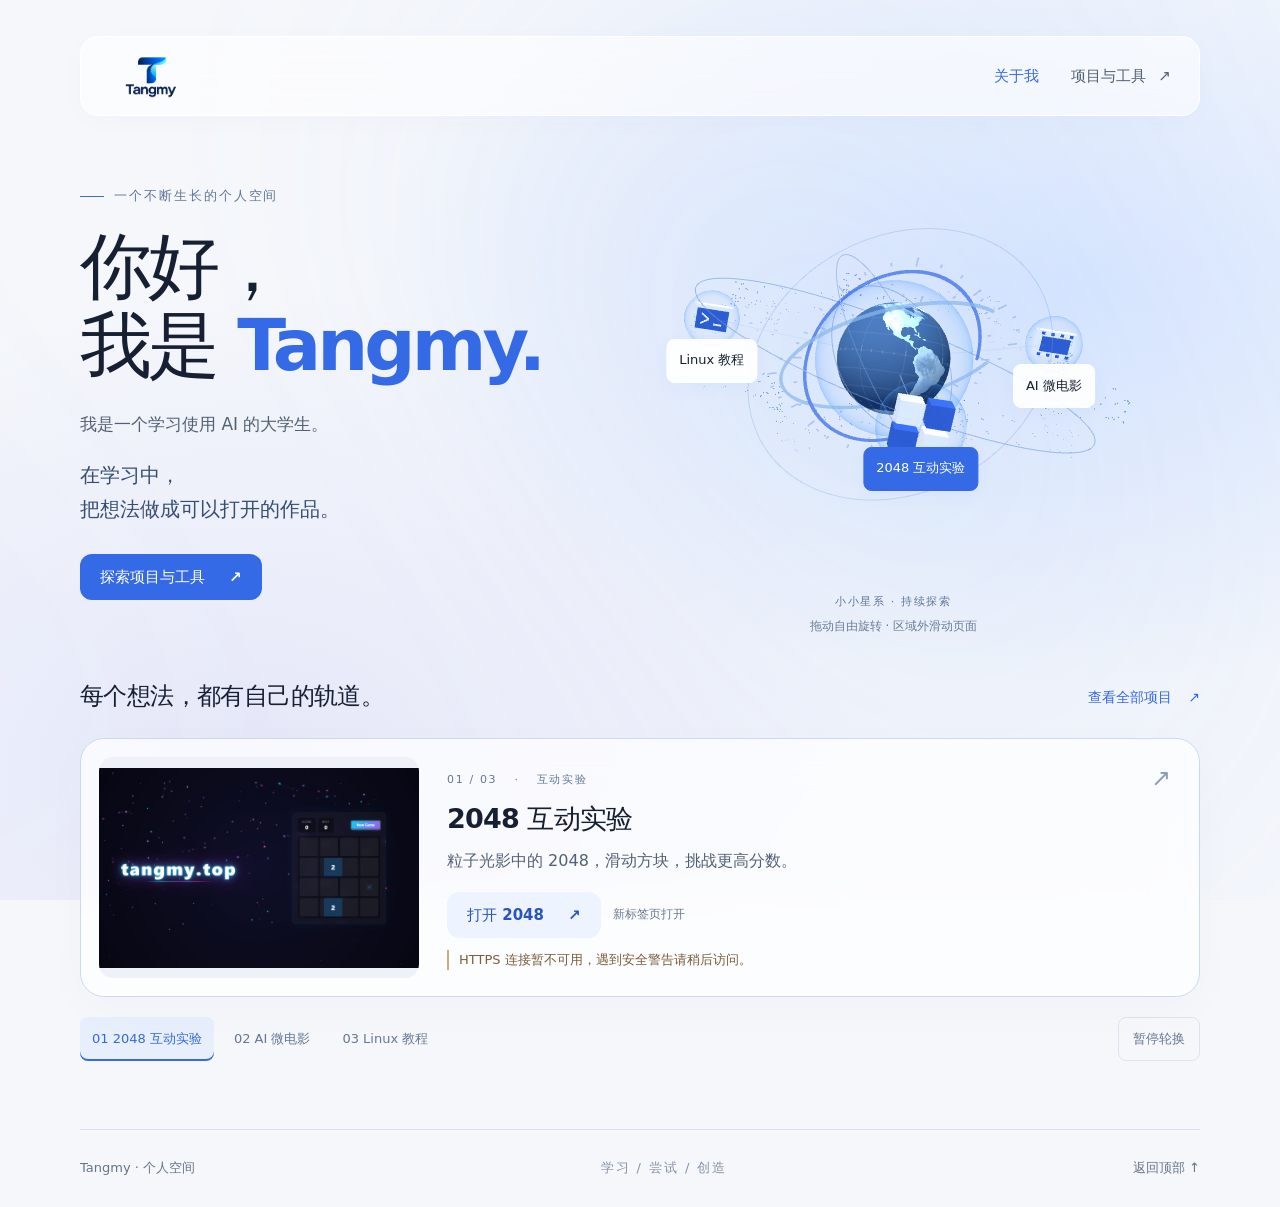
==== commit ad428a3a: "feat: publish Tangmy interactive globe and project gallery" ====
--- a/index.html
+++ b/index.html
@@ -1,27 +1,51 @@
 <!doctype html>
 <html lang="zh-CN">
 <head>
-<meta charset="utf-8"><meta name="viewport" content="width=device-width, initial-scale=1">
-<meta name="description" content="我是 Tangmy，一个学习使用 AI 的大学生。这里是我的个人空间与个人的项目、工具入口。">
-<meta name="theme-color" content="#F5F7FB"><title>Tangmy｜个人空间</title>
-<link rel="canonical" href="https://tangmy.top/"><link rel="stylesheet" href="styles.css">
+<meta charset="utf-8">
+<meta name="viewport" content="width=device-width, initial-scale=1">
+<meta name="description" content="我是 Tangmy，一个学习使用 AI 的大学生。在学习中，把想法做成可以打开的作品。">
+<meta name="theme-color" content="#F5F7FB">
+<title>Tangmy｜个人空间</title>
+<link rel="canonical" href="https://tangmy.top/">
+<link rel="stylesheet" href="/styles.css">
+<link rel="icon" href="/assets/tangmy-logo.png" type="image/png">
+<script type="module" src="/scripts/home.js"></script>
 </head>
-<body id="top">
+<body class="home" id="top">
 <a class="skip-link" href="#about">跳至主要内容</a>
-<div class="ambient" aria-hidden="true"><span></span><span></span></div>
-<header class="site-header wrap"><nav aria-label="主导航"><a class="wordmark" href="#top" aria-label="Tangmy，返回顶部"><img src="assets/tangmy-logo.png" width="1448" height="1086" alt="Tangmy" decoding="async"></a><div class="nav-links"><a href="#about">关于我</a><a href="#works">项目与工具</a></div></nav></header>
+<div class="background" aria-hidden="true"></div>
+<canvas id="universe" aria-hidden="true"></canvas>
+<header class="site-header wrap">
+<nav aria-label="主导航">
+<a class="wordmark" href="/" aria-label="Tangmy，首页"><img src="/assets/tangmy-logo.png" width="1448" height="1086" alt="Tangmy"></a>
+<div class="nav-links"><a href="#about" aria-current="page">关于我</a><a href="/projects/">项目与工具 <span aria-hidden="true">↗</span></a></div>
+</nav>
+</header>
 <main class="wrap">
-<section class="intro" id="about" aria-labelledby="intro-title">
-<p class="eyebrow">欢迎来到我的个人空间</p><h1 id="intro-title">你好，<br>我是 <span>Tangmy</span>。</h1>
-<p class="intro-copy">我是一个学习使用 AI 的大学生。</p><a class="primary-button" href="#works">探索项目与工具 <span aria-hidden="true">↓</span></a>
+<section class="hero" id="about" aria-labelledby="intro-title">
+<div class="hero-copy">
+<p class="eyebrow"><span class="tiny-line"></span> 一个不断生长的个人空间</p>
+<h1 id="intro-title">你好，<br>我是 <span>Tangmy.</span></h1>
+<p class="intro-copy">我是一个学习使用 AI 的大学生。</p>
+<p class="slogan">在学习中，<br>把想法做成可以打开的作品。</p>
+<a class="button primary" href="/projects/">探索项目与工具 <span aria-hidden="true">↗</span></a>
+</div>
+<div class="orbit-zone" id="orbit-zone" role="group" aria-label="项目星图，可使用左右方向键切换">
+<div class="orbit-fallback" aria-hidden="true"><div class="fallback-core"></div><i></i><i></i></div>
+<div class="node-labels" id="node-labels"></div>
+<div class="orbit-caption"><span class="eyebrow">小小星系 · 持续探索</span><span class="orbit-hint">拖动星图，发现项目</span></div>
+</div>
 </section>
-<section class="works" id="works" aria-labelledby="works-title">
-<div class="section-heading"><h2 id="works-title">项目与工具</h2><span aria-hidden="true">01 — 03</span></div>
-<!-- 新增作品：复制 article，更新真实截图和已验证的 HTTPS 入口。 -->
-<div class="project-grid">
-<article class="project-card"><div class="project-preview"><img src="assets/2048-preview.png" width="1440" height="900" alt="原版 2048 页面：深色粒子背景与2048游戏" decoding="async"></div><div class="project-copy"><p class="project-type">互动实验</p><h3>2048 互动实验</h3><p class="description">粒子光影中的 2048，滑动方块，挑战更高分数。</p><a class="project-link" href="https://2048.tangmy.top/" target="_blank" rel="noopener noreferrer">打开 2048 <small>新标签页打开</small></a><p class="project-type">HTTPS 证书配置中，遇到安全警告请稍后访问。</p></div></article>
-<article class="project-card"><div class="project-preview"><img src="assets/book-preview.png" width="1440" height="900" alt="AI 微电影教材：章节导航与学习路线" decoding="async"></div><div class="project-copy"><p class="project-type">学习与创作</p><h3>AI 微电影教材</h3><p class="description">从创意到制作，记录我学习 AI 微电影的过程。</p><a class="project-link" href="https://book.tangmy.top/" target="_blank" rel="noopener noreferrer">阅读教材 <small>新标签页打开</small></a></div></article>
-<article class="project-card"><div class="project-preview"><img src="assets/linux-learning-preview.png" width="1440" height="900" alt="Linux 联合教程：章节导航与当前环境学习路线" decoding="async"></div><div class="project-copy"><p class="project-type">系统学习</p><h3>Linux 联合教程</h3><p class="description">从 Windows 11 出发，循序掌握 Linux、WSL 2、Ubuntu、Docker Desktop 与 Codex。</p><a class="project-link" href="https://linux.tangmy.top/" target="_blank" rel="noopener noreferrer">学习 Linux <small>新标签页打开</small></a></div></article>
-</div></section></main>
-<footer class="wrap"><span>Tangmy · 个人空间</span><a href="#top">返回顶部 <span aria-hidden="true">↑</span></a></footer>
-</body></html>
+<section class="selected-section" aria-labelledby="selected-heading">
+<div class="section-top"><h2 id="selected-heading">每个想法，都有自己的轨道。</h2><a class="text-link" href="/projects/">查看全部项目 <span aria-hidden="true">↗</span></a></div>
+<div class="selected-card" id="selected-card"><div class="selected-copy"><h3>项目与工具</h3><p class="description">选择一个项目，开始探索。</p><p><a href="https://2048.tangmy.top/" target="_blank" rel="noopener noreferrer">2048 互动实验 ↗</a> · <a href="https://book.tangmy.top/" target="_blank" rel="noopener noreferrer">AI 微电影教材 ↗</a> · <a href="https://linux.tangmy.top/" target="_blank" rel="noopener noreferrer">Linux 联合教程 ↗</a></p><span class="new-tab">项目链接在新标签页打开</span></div></div>
+<div class="switcher" id="home-controls" hidden>
+<div class="project-tabs" id="project-tabs" role="group" aria-label="选择项目"></div>
+<button class="pause-button" id="home-pause" type="button" aria-pressed="false">暂停轮换</button>
+</div>
+<noscript><p>浏览项目与工具：</p><ul class="no-script-links"><li><a href="https://2048.tangmy.top/" target="_blank" rel="noopener noreferrer">2048 互动实验（新标签页打开）</a></li><li><a href="https://book.tangmy.top/" target="_blank" rel="noopener noreferrer">AI 微电影教材（新标签页打开）</a></li><li><a href="https://linux.tangmy.top/" target="_blank" rel="noopener noreferrer">Linux 联合教程（新标签页打开）</a></li></ul></noscript>
+</section>
+</main>
+<footer class="wrap"><span>Tangmy · 个人空间</span><span class="footer-note">学习 / 尝试 / 创造</span><a href="#top">返回顶部 ↑</a></footer>
+</body>
+</html>
--- a/styles.css
+++ b/styles.css
@@ -1,13 +1,18 @@
-:root{color-scheme:light;--ink:#172033;--body:#526075;--blue:#356ae6;--surface:#f5f7fb;font-family:system-ui,-apple-system,"Segoe UI","PingFang SC","Microsoft YaHei",sans-serif;color:var(--ink);background:var(--surface);font-synthesis:none}
-*{box-sizing:border-box}html{scroll-behavior:smooth;scroll-padding-top:110px}body{margin:0;min-width:280px;line-height:1.6}a{color:inherit;text-decoration:none}a:focus-visible{outline:3px solid var(--blue);outline-offset:6px;border-radius:5px}.wrap{width:calc(100% - 80px);max-width:1120px;margin-inline:auto}.skip-link{position:fixed;left:20px;top:-100px;z-index:10;background:white;padding:12px}.skip-link:focus{top:12px}
-.ambient{position:fixed;inset:0;overflow:hidden;z-index:-1;pointer-events:none}.ambient span{position:absolute;border-radius:50%;filter:blur(65px);opacity:.72;animation:drift 24s ease-in-out infinite alternate}.ambient span:first-child{width:700px;height:700px;right:-100px;top:-200px;background:radial-gradient(circle,#c9dcfa,transparent 70%)}.ambient span:last-child{width:700px;height:700px;left:8%;top:380px;background:radial-gradient(circle,#e1ddf6,transparent 70%);animation-delay:-10s}
-.site-header{padding-top:24px;position:relative;z-index:2}nav{display:flex;align-items:center;justify-content:space-between;padding:16px 26px;border:1px solid #fff;border-radius:18px;background:rgba(255,255,255,.93);box-shadow:0 8px 32px #203d6810}.wordmark{font-size:24px;letter-spacing:-1px;font-weight:750}.wordmark span{color:var(--blue)}.nav-links{display:flex;gap:32px;font-size:16px}.nav-links a{padding:8px 0;color:var(--body)}.nav-links a:hover{color:var(--blue)}
-.wordmark{display:flex;align-items:center;flex-shrink:0}.wordmark img{display:block;width:96px;height:72px;object-fit:contain;margin-block:-12px}
-.intro{padding:90px 0 88px;position:relative}.eyebrow{font-size:15px;letter-spacing:.1em;color:var(--body);margin:0 0 22px}h1{font-size:clamp(44px,5.3vw,72px);line-height:1.16;letter-spacing:-.045em;font-weight:720;margin:0 0 25px}h1 span{color:var(--blue)}.intro-copy{font-size:19px;color:var(--body);margin:0 0 32px}.primary-button{display:inline-flex;align-items:center;gap:28px;background:var(--blue);color:white;padding:13px 22px;border-radius:12px;font-size:16px;box-shadow:0 8px 24px #356ae624;transition:background .2s}.primary-button:hover{background:#2854bc}
-.section-heading{display:flex;justify-content:space-between;align-items:center;margin-bottom:24px}h2{font-size:28px;letter-spacing:-.04em;margin:0;font-weight:650}.section-heading>span{font-size:14px;color:var(--body);font-variant-numeric:tabular-nums;letter-spacing:.12em}.project-grid{display:grid;grid-template-columns:repeat(2,minmax(0,1fr));gap:26px}.project-card{border:1px solid white;background:rgba(255,255,255,.95);border-radius:24px;padding:12px;box-shadow:0 16px 45px #2139690a,inset 0 1px 0 white;transition:transform .25s,box-shadow .25s;min-width:0}.project-preview{aspect-ratio:16/10;overflow:hidden;border-radius:15px;background:#edf0f6}.project-preview img{display:block;width:100%;height:100%;object-fit:cover}.project-copy{padding:22px 16px 18px}.project-type{font-size:14px;color:#536b93;margin:0 0 7px}h3{font-size:24px;line-height:1.4;letter-spacing:-.03em;font-weight:650;margin:0 0 12px}.description{color:var(--body);font-size:16px;min-height:3.2em;margin:0 0 24px}.project-status,.project-link{font-size:15px;display:inline-flex;align-items:center;min-height:44px}.project-status{color:#687387}.project-link{color:#2854bc;gap:18px;font-weight:600}.project-link small{font-size:12px;color:var(--body);font-weight:400}
-footer{display:flex;justify-content:space-between;gap:20px;padding-block:32px;margin-top:64px!important;border-top:1px solid #dce3ef;color:var(--body);font-size:14px}footer a{padding:5px 0}footer a:hover{color:var(--blue)}
-@supports ((backdrop-filter:blur(1px)) or (-webkit-backdrop-filter:blur(1px))){nav{background:rgba(255,255,255,.55);backdrop-filter:blur(16px);-webkit-backdrop-filter:blur(16px)}.project-card{background:rgba(255,255,255,.58);backdrop-filter:blur(20px);-webkit-backdrop-filter:blur(20px)}}
-@media(hover:hover){.project-card:hover{transform:translateY(-3px);box-shadow:0 20px 50px #21396914}}
-@media(max-width:767px){.wrap{width:calc(100% - 40px)}.site-header{padding-top:16px}nav{padding:12px 18px}.nav-links{gap:22px}.intro{padding:66px 0}.intro-copy{font-size:17px}.project-grid{grid-template-columns:1fr;gap:24px}h2{font-size:25px}.project-copy{padding:20px 12px 14px}footer{margin-top:44px!important;flex-wrap:wrap}.ambient span:first-child{right:-380px}.description{min-height:0}}
-@keyframes drift{from{transform:translate(0,0)}to{transform:translate(24px,18px)}}
-@media(prefers-reduced-motion:reduce){html{scroll-behavior:auto}*,*::before,*::after{animation:none!important;transition:none!important}.project-card:hover{transform:none}}
+:root{color-scheme:light;--surface:#f5f7fb;--ink:#172033;--body:#526075;--blue:#356ae6;--line:#d8e1ef;--glass:rgba(255,255,255,.72);--radius:24px;--button-radius:12px;--space:24px;--slow:800ms;font-family:system-ui,-apple-system,"Segoe UI","PingFang SC","Microsoft YaHei",sans-serif;color:var(--ink);background:var(--surface);font-synthesis:none}
+*{box-sizing:border-box}html{scroll-behavior:smooth;scroll-padding-top:110px}body{margin:0;line-height:1.6;font-size:16px}button,a{-webkit-tap-highlight-color:transparent}button{font:inherit;color:inherit;cursor:pointer}a{color:inherit;text-decoration:none}button:disabled{cursor:default}button,a{touch-action:manipulation}a:focus-visible,button:focus-visible,[tabindex]:focus-visible{outline:3px solid var(--blue);outline-offset:5px}img{display:block;max-width:100%}[hidden]{display:none!important}.wrap{max-width:1120px;width:calc(100% - 80px);margin-inline:auto}.sr-only{position:absolute;width:1px;height:1px;overflow:hidden;clip-path:inset(50%)}.skip-link{position:fixed;top:-100px;left:20px;z-index:100;padding:12px;background:white}.skip-link:focus{top:10px}
+.background{position:fixed;inset:0;z-index:-2;pointer-events:none;background:radial-gradient(ellipse at 83% 32%,#d9e7ff 0,transparent 46%),radial-gradient(ellipse at 20% 86%,#e5e7f9 0,transparent 45%),#f5f7fb}#universe{position:fixed;inset:0;width:100%;height:100%;z-index:-1;pointer-events:none}.site-header{position:sticky;top:18px;z-index:20;padding-top:18px}.site-header nav{display:flex;align-items:center;justify-content:space-between;gap:20px;padding:12px 28px;border:1px solid #fff;border-radius:18px;background:#fffffff2;transition:background .4s,backdrop-filter .4s;box-shadow:0 6px 28px #203d6805}.wordmark{flex-shrink:0}.wordmark img{width:84px;height:54px;object-fit:contain}.nav-links{display:flex;align-items:center;gap:32px;font-size:15px}.nav-links a{padding:10px 0;color:var(--body)}.nav-links a:hover,.nav-links [aria-current]{color:var(--blue)}.nav-links span{margin-left:8px}
+.hero{display:grid;grid-template-columns:.95fr 1.15fr;align-items:center;min-height:570px;padding:48px 0 28px;gap:0}.hero-copy{position:relative;z-index:2;pointer-events:none}.hero-copy a{pointer-events:auto}.eyebrow{font-size:12px;font-weight:500;letter-spacing:.15em;color:#627798;margin:0 0 20px}.hero .eyebrow{display:flex;align-items:center;gap:10px;font-size:13px}.tiny-line{height:1px;width:24px;background:var(--blue)}h1,h2,h3,p{overflow-wrap:anywhere}h1{font-size:clamp(48px,5.6vw,76px);line-height:1.1;font-weight:650;letter-spacing:-.055em;margin:0 0 26px}h1 span{color:var(--blue)}.hero h1{animation:arrive 1s both}.intro-copy{color:var(--body);font-size:17px;margin:0 0 20px}.slogan{font-size:20px;line-height:1.7;color:#344d72;margin:0 0 28px}.button{display:inline-flex;align-items:center;justify-content:center;gap:24px;min-height:46px;padding:10px 20px;border:0;border-radius:var(--button-radius);font-size:15px;font-weight:550;transition:background .2s}.primary{background:var(--blue);color:white}.primary:hover{background:#2854bc}.project-link{background:#edf3ff;color:#2854bc}.project-link:hover{background:#dce8ff}.text-link{font-size:14px;color:var(--blue);padding:10px 0}.text-link span{margin-left:12px}
+.orbit-zone{position:relative;height:490px;min-width:0;touch-action:pan-y;cursor:grab}.orbit-zone:active{cursor:grabbing}.orbit-caption{position:absolute;bottom:2px;left:0;right:0;display:flex;flex-direction:column;align-items:center;gap:6px;pointer-events:none}.orbit-caption .eyebrow{font-size:11px;margin:0}.orbit-hint{font-size:12px;color:#697d99}.node-labels{position:absolute;inset:0}.node-label{position:absolute;max-width:160px;border:1px solid #fff;background:#ffffffeb;box-shadow:0 4px 20px #2854bc09;border-radius:8px;padding:8px 12px;font-size:13px;min-height:44px;transition:background .25s,color .25s;transform:translate(-50%,-50%);white-space:nowrap}.node-label[aria-pressed="true"]{background:#356ae6;color:white;border-color:#356ae6}.node-label:nth-child(1){left:50%;top:72%}.node-label:nth-child(2){left:24%;top:26%}.node-label:nth-child(3){left:77%;top:32%}.orbit-fallback{position:absolute;width:76%;aspect-ratio:1;left:12%;top:6%;border:1px solid #b4c9eb;border-radius:50%;transform:rotate(-20deg) scaleY(.72);pointer-events:none}.orbit-fallback i{position:absolute;inset:10%;border:1px solid #c3d4ef;border-radius:50%;transform:rotate(50deg) scaleX(.65)}.orbit-fallback i+i{transform:rotate(-55deg) scaleX(.65)}.fallback-core{position:absolute;inset:35%;background:radial-gradient(circle at 32% 26%,#fff,#76a9ef 55%,#376ac6);border-radius:50%;box-shadow:0 0 60px #8bb5f388}.has-webgl .orbit-fallback{visibility:hidden}
+.section-top{display:flex;justify-content:space-between;align-items:center;gap:20px;margin:0 0 20px}h2{font-size:24px;line-height:1.4;font-weight:550;letter-spacing:-.025em;margin:0}h3{font-size:27px;line-height:1.3;font-weight:600;letter-spacing:-.03em;margin:0 0 12px}.selected-section{position:relative;padding-top:8px}.selected-card{display:grid;grid-template-columns:320px 1fr;gap:28px;position:relative;border:1px solid #cbdaf0;border-radius:var(--radius);background:#fffffff2;padding:18px;min-height:235px;box-shadow:0 12px 48px #183a5f06}.selected-image{border-radius:14px;overflow:hidden;background:#eef1f7;align-self:stretch;display:flex;align-items:center}.selected-image img{width:100%;height:auto;object-fit:contain}.selected-copy{padding:14px 50px 8px 0}.selected-copy .eyebrow{margin-bottom:12px;font-size:11px}.selected-copy .eyebrow span{margin:0 12px}.description{font-size:16px;color:var(--body);margin:0 0 18px}.link-row{display:flex;align-items:center;flex-wrap:wrap;gap:12px}.new-tab{font-size:12px;color:#697b92}.status{font-size:13px;color:#795e39;border-left:2px solid #c6ac7e;padding-left:10px;margin:12px 0 0;line-height:1.6}.card-corner{position:absolute;right:28px;top:20px;color:#8b9cba;font-size:24px}.switcher{display:flex;justify-content:space-between;align-items:center;gap:16px;padding:20px 0}.project-tabs{display:flex;gap:8px;flex-wrap:wrap}.project-tab,.pause-button{border:0;background:transparent;font-size:13px;padding:10px 12px;min-height:44px;color:#667892}.project-tab[aria-pressed="true"]{color:var(--blue);background:#e8effc;border-radius:8px;box-shadow:inset 0 -2px var(--blue)}.pause-button{flex-shrink:0;border:1px solid #dbe3ef;border-radius:8px;padding-inline:14px}.pause-button:hover{background:#fff}.pause-button:disabled{opacity:.6}footer{position:relative;border-top:1px solid var(--line);display:flex;justify-content:space-between;gap:20px;padding:28px 0;margin-top:48px!important;color:#65758a;font-size:13px}.footer-note{letter-spacing:.15em;color:#8492a6}
+.gallery-heading{display:flex;align-items:flex-end;justify-content:space-between;gap:30px;padding:68px 0 30px}.gallery-heading h1{font-size:clamp(40px,5vw,62px);margin:0}.gallery-heading>p{color:var(--body);font-size:15px;margin:0 0 4px}.gallery-heading .eyebrow{margin-bottom:18px}.gallery{position:relative;display:flex;gap:24px;overflow-x:auto;scroll-snap-type:x mandatory;scrollbar-width:none;border-radius:var(--radius);overscroll-behavior-x:contain}.gallery::-webkit-scrollbar{display:none}.gallery-slide{position:relative;flex:0 0 100%;scroll-snap-align:start;display:grid;grid-template-columns:1fr 1fr;min-height:480px;overflow:hidden;background:linear-gradient(115deg,#e1eafb,#fff);border:1px solid white;border-radius:var(--radius)}.gallery-visual{display:flex;align-items:center;justify-content:center;padding:30px;min-width:0;background:radial-gradient(ellipse at center,#d2e1fc66,transparent)}.media-frame{width:100%;max-width:520px;position:relative;border-radius:18px;overflow:hidden;background:#fff;box-shadow:0 16px 40px #28497a12}.media-frame img{width:100%;height:auto;object-fit:contain}.media-top,.media-bottom{display:flex;justify-content:space-between;font-size:12px;padding:14px 18px;color:#526784}.stay-progress{height:2px;background:#edf1f8;margin:0 18px}.stay-progress span{display:block;height:100%;background:#6294ed;transform:scaleX(var(--progress,0));transform-origin:left}.portrait .media-frame{aspect-ratio:9/16;max-width:235px;background:linear-gradient(155deg,#162848,#070e1d);display:flex;flex-direction:column;justify-content:space-between;box-shadow:0 20px 44px #1b305c24}.portrait .media-top,.portrait .media-bottom{color:#d5e4fc}.portrait .stay-progress{position:absolute;top:42px;left:0;right:0;background:#ffffff22}.portrait .media-frame img{margin:auto 0}.gallery-copy{align-self:center;padding:44px 50px 44px 20px}.gallery-copy h2{font-size:38px;margin:0 0 22px}.gallery-copy .eyebrow{font-size:11px}.preview-caption{font-size:12px;color:#8594a8;letter-spacing:.1em;margin:30px 0 0}.gallery-controls{display:flex;align-items:center;justify-content:space-between;gap:14px;padding:22px 0}.arrow-controls{display:flex;gap:8px}.arrow-controls button{border:1px solid var(--line);border-radius:50%;width:44px;height:44px;background:#fff;font-size:20px}.gallery-dots{display:flex;gap:4px}.gallery-dots button{width:36px;height:44px;border:0;background:transparent;position:relative}.gallery-dots button:after{content:"";position:absolute;left:14px;top:18px;width:8px;height:8px;border-radius:50%;background:#c6d2e5}.gallery-dots button[aria-pressed="true"]:after{background:var(--blue);width:20px;left:8px;border-radius:4px}.directory{padding-top:64px}.directory .eyebrow{margin-bottom:12px}.directory-count{font-size:13px;color:#6e819c}.directory-row{display:grid;grid-template-columns:42px 1fr auto;gap:20px;border-top:1px solid var(--line);padding:28px 0;align-items:center}.row-number{font-size:12px;color:#8392a8;align-self:start;padding-top:3px}.directory-row h3{font-size:22px}.directory-row .eyebrow{font-size:11px;margin-bottom:7px}.directory-row .description{margin:0;max-width:600px;font-size:16px}.directory-row .status{margin-top:8px}.directory-action{display:flex;flex-direction:column;gap:8px;align-items:center}.directory-note{font-size:13px;color:#7a8ba0;border-top:1px solid var(--line);padding-top:22px}.no-script-links{line-height:2}
+@supports(backdrop-filter:blur(1px)){.site-header nav{background:#ffffff99;backdrop-filter:blur(16px)}.site-header.scrolled nav{background:#ffffffdf;backdrop-filter:blur(24px)}.selected-card{background:#ffffffb8;backdrop-filter:blur(20px)}}
+.stay-progress{height:5px;background:#d6e2f5;border-radius:3px;overflow:hidden}.stay-progress span{background:#356ae6;transition:transform .1s linear}.portrait .stay-progress{background:#ffffff40}.portrait .stay-progress span{background:#91c5ff}
+.media-top{flex-wrap:wrap;gap:4px 12px}.preview-countdown{flex-basis:100%;font-variant-numeric:tabular-nums;font-size:12px;color:#2854bc}.portrait .preview-countdown{color:#b9dbff}.portrait .stay-progress{top:66px}
+.has-webgl .orbit-zone,.has-webgl .orbit-zone button{touch-action:pinch-zoom;user-select:none}
+.panel-transition>.selected-image,.panel-transition>.selected-copy{animation:panel-enter 360ms cubic-bezier(.2,.7,.2,1) both}
+@keyframes panel-enter{from{opacity:0;transform:translateX(var(--panel-offset,12px))}to{opacity:1;transform:translateX(0)}}
+@keyframes arrive{from{opacity:0;transform:translateY(12px)}to{opacity:1;transform:none}}
+@media(min-width:768px) and (max-width:1000px){.hero{grid-template-columns:1fr 1fr;min-height:560px}.orbit-zone{height:400px}.hero h1{font-size:62px}.selected-card{grid-template-columns:240px 1fr;gap:24px}.selected-copy{padding-right:12px}.gallery-copy{padding:30px 26px 30px 0}.gallery-copy h2{font-size:30px}.gallery-visual{padding:24px}}
+@media(max-width:767px){.wrap{width:calc(100% - 40px)}.site-header{top:8px;padding-top:12px}.site-header nav{padding:8px 14px;gap:8px}.wordmark img{width:70px;height:50px}.nav-links{gap:18px;font-size:14px}.nav-links span{margin-left:0}.hero{display:flex;flex-direction:column;align-items:stretch;padding:40px 0 12px;min-height:0}.hero h1{font-size:48px}.hero .eyebrow{font-size:11px;letter-spacing:.08em}.slogan{font-size:18px}.intro-copy{font-size:16px}.orbit-zone{height:360px;margin-top:8px}.orbit-caption .eyebrow{font-size:10px}.node-label{font-size:12px;padding:8px 10px}.section-top{align-items:flex-start;gap:12px;flex-wrap:wrap}h2{font-size:22px}.selected-card{grid-template-columns:1fr;gap:0;padding:12px}.selected-image{max-height:220px}.selected-image img{max-height:220px}.selected-copy{padding:22px 10px 12px}.selected-copy h3{font-size:26px}.card-corner{display:none}.switcher{flex-wrap:wrap;justify-content:center}.project-tabs{justify-content:center;gap:0}.project-tab{padding:10px 8px;font-size:12px}.footer-note{display:none}footer{margin-top:32px!important;font-size:12px;flex-wrap:wrap}.gallery-heading{padding:48px 0 28px;display:block}.gallery-heading h1{font-size:44px}.gallery-heading>p{margin-top:20px;font-size:14px}.gallery-slide{grid-template-columns:1fr;align-content:start;min-height:0}.gallery-visual{padding:20px 18px 8px;min-height:0}.portrait .media-frame{max-width:180px}.landscape .media-frame{max-width:400px}.gallery-copy{padding:20px 24px 24px}.gallery-copy h2{font-size:29px;margin-bottom:15px}.gallery-copy .description{font-size:16px}.preview-caption{margin-top:20px}.gallery-controls{gap:4px}.gallery-controls .pause-button{padding-inline:9px;font-size:12px}.arrow-controls{gap:4px}.directory{padding-top:24px}.directory-row{grid-template-columns:24px 1fr;gap:10px}.directory-action{grid-column:2;flex-direction:row;flex-wrap:wrap;justify-content:flex-start;margin-top:4px}.directory-row h3{font-size:23px}.directory-row .description{font-size:16px}.directory-note{font-size:13px}}
+@media(max-width:350px){.nav-links{gap:10px;font-size:12px}.hero h1{font-size:42px}.wrap{width:calc(100% - 28px)}.gallery-dots button{width:28px}.gallery-dots button:after{left:10px}.gallery-dots button[aria-pressed="true"]:after{left:4px}.project-tab{font-size:11px;padding-inline:5px}}
+@media(prefers-reduced-motion:reduce){html{scroll-behavior:auto}*,*:before,*:after{animation:none!important;transition:none!important}.stay-progress{visibility:hidden}}
